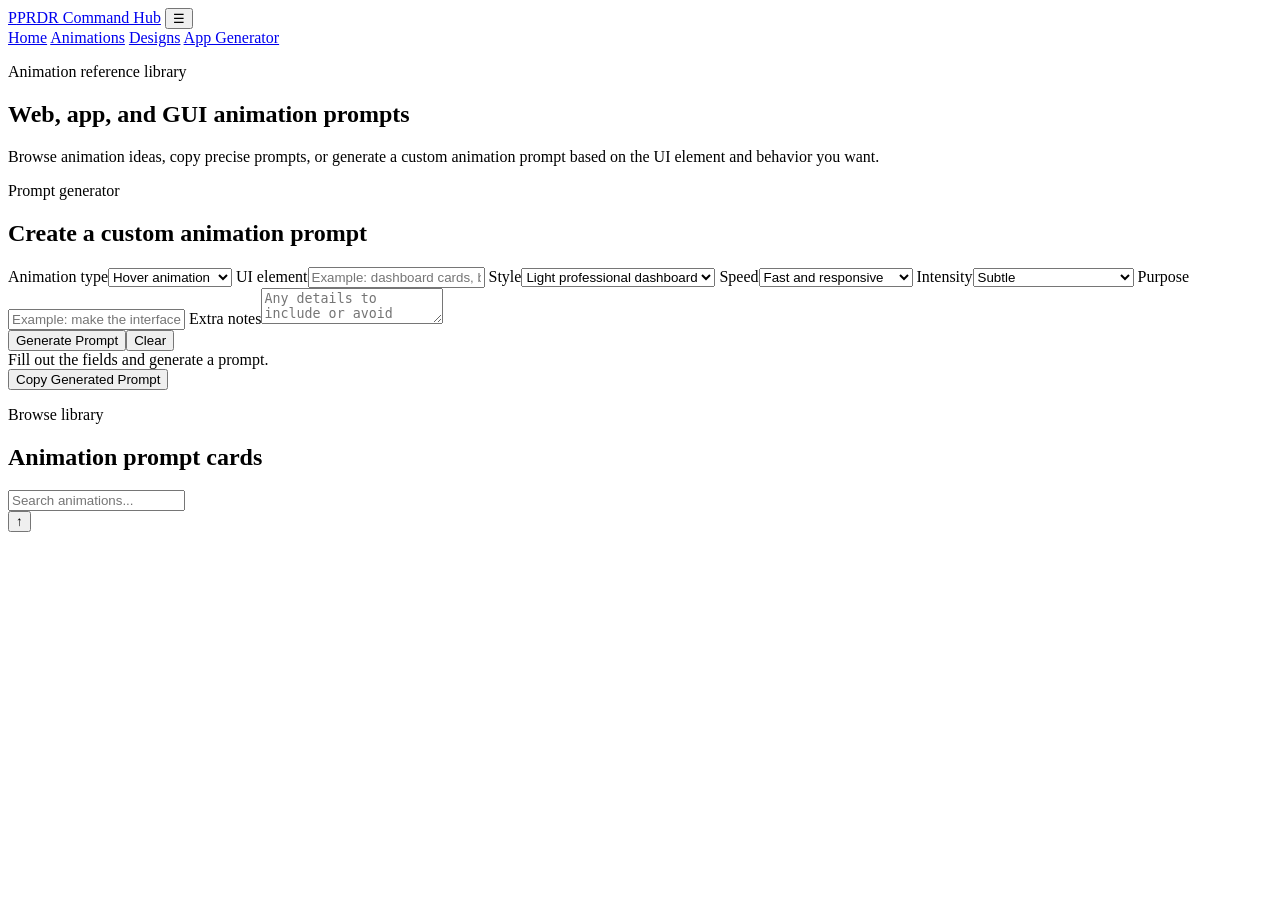
==== animations.html @ f778c3a3 "Add animation prompt library page" ====
<!DOCTYPE html>
<html lang="en">
<head>
  <meta charset="UTF-8" />
  <meta name="viewport" content="width=device-width, initial-scale=1.0" />
  <title>Animation Prompt Library | PRDR Command Hub</title>
  <link rel="preconnect" href="https://fonts.googleapis.com">
  <link rel="preconnect" href="https://fonts.gstatic.com" crossorigin>
  <link href="https://fonts.googleapis.com/css2?family=Inter:wght@400;500;600;700;800&display=swap" rel="stylesheet">
  <link rel="stylesheet" href="css/style.css" />
</head>
<body data-page="animations">
  <header class="site-header">
    <a class="brand" href="index.html"><span class="brand-mark">P</span><span>PRDR Command Hub</span></a>
    <button class="mobile-menu" data-menu-toggle aria-label="Open navigation">☰</button>
    <nav class="nav" data-nav>
      <a href="index.html">Home</a>
      <a class="active" href="animations.html">Animations</a>
      <a href="designs.html">Designs</a>
      <a href="app-generator.html">App Generator</a>
    </nav>
  </header>

  <main>
    <section class="page-hero">
      <p class="eyebrow">Animation reference library</p>
      <h1>Web, app, and GUI animation prompts</h1>
      <p>Browse animation ideas, copy precise prompts, or generate a custom animation prompt based on the UI element and behavior you want.</p>
    </section>

    <section class="section tool-panel">
      <div class="section-heading compact">
        <div>
          <p class="eyebrow">Prompt generator</p>
          <h2>Create a custom animation prompt</h2>
        </div>
      </div>
      <form class="generator-form" data-generator="animation">
        <label>Animation type<select name="animationType"><option>Hover animation</option><option>Page transition</option><option>Loading indicator</option><option>Menu animation</option><option>Card interaction</option><option>Microinteraction</option></select></label>
        <label>UI element<input name="element" placeholder="Example: dashboard cards, buttons, sidebar menu" /></label>
        <label>Style<select name="style"><option>Light professional dashboard</option><option>Clean Apple-style</option><option>Soft modern</option><option>Minimal business</option><option>Glassmorphism</option></select></label>
        <label>Speed<select name="speed"><option>Fast and responsive</option><option>Smooth and moderate</option><option>Slow and elegant</option></select></label>
        <label>Intensity<select name="intensity"><option>Subtle</option><option>Noticeable but polished</option><option>Expressive</option></select></label>
        <label>Purpose<input name="purpose" placeholder="Example: make the interface feel more interactive" /></label>
        <label class="full">Extra notes<textarea name="notes" placeholder="Any details to include or avoid"></textarea></label>
        <div class="form-actions full"><button class="button primary" type="submit">Generate Prompt</button><button class="button secondary" type="button" data-clear>Clear</button></div>
      </form>
      <div class="output-box" data-output>Fill out the fields and generate a prompt.</div>
      <button class="button copy-output" data-copy-output type="button">Copy Generated Prompt</button>
    </section>

    <section class="section">
      <div class="section-heading compact">
        <div>
          <p class="eyebrow">Browse library</p>
          <h2>Animation prompt cards</h2>
        </div>
        <input class="search-input" data-search="animationCards" placeholder="Search animations..." />
      </div>
      <div class="chip-row" data-filter-group="animationCards"></div>
      <div class="prompt-grid" data-card-grid="animationCards"></div>
    </section>
  </main>

  <button class="back-to-top" data-back-to-top aria-label="Back to top">↑</button>
  <script src="js/data.js"></script>
  <script src="js/main.js"></script>
</body>
</html>
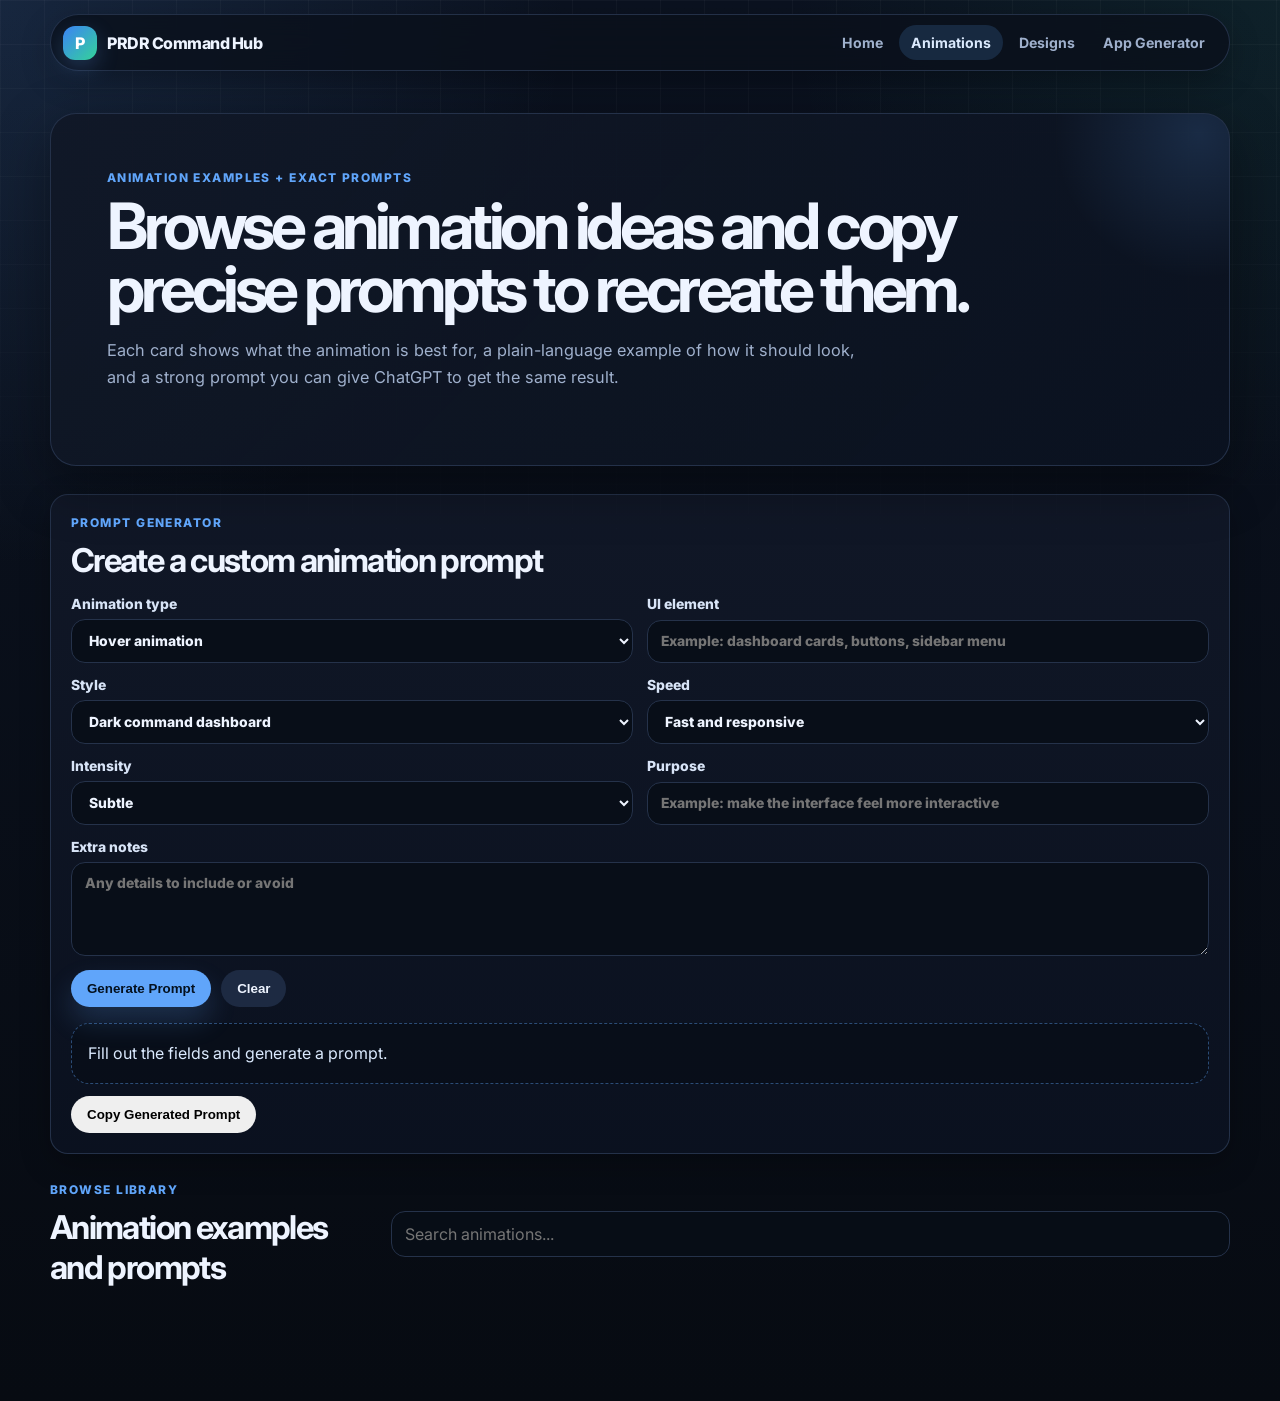
==== commit 83094301: "Clarify animation examples page" ====
--- a/animations.html
+++ b/animations.html
@@ -3,7 +3,7 @@
 <head>
   <meta charset="UTF-8" />
   <meta name="viewport" content="width=device-width, initial-scale=1.0" />
-  <title>Animation Prompt Library | PRDR Command Hub</title>
+  <title>Animation Examples + Prompts | PRDR Command Hub</title>
   <link rel="preconnect" href="https://fonts.googleapis.com">
   <link rel="preconnect" href="https://fonts.gstatic.com" crossorigin>
   <link href="https://fonts.googleapis.com/css2?family=Inter:wght@400;500;600;700;800&display=swap" rel="stylesheet">
@@ -23,9 +23,9 @@
 
   <main>
     <section class="page-hero">
-      <p class="eyebrow">Animation reference library</p>
-      <h1>Web, app, and GUI animation prompts</h1>
-      <p>Browse animation ideas, copy precise prompts, or generate a custom animation prompt based on the UI element and behavior you want.</p>
+      <p class="eyebrow">Animation examples + exact prompts</p>
+      <h1>Browse animation ideas and copy precise prompts to recreate them.</h1>
+      <p>Each card shows what the animation is best for, a plain-language example of how it should look, and a strong prompt you can give ChatGPT to get the same result.</p>
     </section>
 
     <section class="section tool-panel">
@@ -38,7 +38,7 @@
       <form class="generator-form" data-generator="animation">
         <label>Animation type<select name="animationType"><option>Hover animation</option><option>Page transition</option><option>Loading indicator</option><option>Menu animation</option><option>Card interaction</option><option>Microinteraction</option></select></label>
         <label>UI element<input name="element" placeholder="Example: dashboard cards, buttons, sidebar menu" /></label>
-        <label>Style<select name="style"><option>Light professional dashboard</option><option>Clean Apple-style</option><option>Soft modern</option><option>Minimal business</option><option>Glassmorphism</option></select></label>
+        <label>Style<select name="style"><option>Dark command dashboard</option><option>Light professional dashboard</option><option>Clean Apple-style</option><option>Soft modern</option><option>Minimal business</option><option>Glassmorphism</option></select></label>
         <label>Speed<select name="speed"><option>Fast and responsive</option><option>Smooth and moderate</option><option>Slow and elegant</option></select></label>
         <label>Intensity<select name="intensity"><option>Subtle</option><option>Noticeable but polished</option><option>Expressive</option></select></label>
         <label>Purpose<input name="purpose" placeholder="Example: make the interface feel more interactive" /></label>
@@ -53,7 +53,7 @@
       <div class="section-heading compact">
         <div>
           <p class="eyebrow">Browse library</p>
-          <h2>Animation prompt cards</h2>
+          <h2>Animation examples and prompts</h2>
         </div>
         <input class="search-input" data-search="animationCards" placeholder="Search animations..." />
       </div>
--- a/css/style.css
+++ b/css/style.css
@@ -0,0 +1,187 @@
+:root {
+  --bg: #070b12;
+  --bg-2: #0b1220;
+  --surface: #111827;
+  --surface-2: #162033;
+  --surface-soft: #1d2a42;
+  --text: #eef4ff;
+  --muted: #9fb0cc;
+  --muted-2: #71809a;
+  --line: #25324a;
+  --primary: #60a5fa;
+  --primary-dark: #3b82f6;
+  --primary-soft: rgba(96, 165, 250, 0.16);
+  --success: #34d399;
+  --warning: #fbbf24;
+  --shadow: 0 18px 55px rgba(0, 0, 0, 0.38);
+  --shadow-soft: 0 10px 30px rgba(0, 0, 0, 0.26);
+  --radius-lg: 26px;
+  --radius-md: 18px;
+  --radius-sm: 12px;
+}
+
+* { box-sizing: border-box; }
+html { scroll-behavior: smooth; }
+
+body {
+  margin: 0;
+  font-family: Inter, system-ui, -apple-system, BlinkMacSystemFont, "Segoe UI", sans-serif;
+  background:
+    radial-gradient(circle at top left, rgba(96, 165, 250, 0.14) 0, transparent 30%),
+    radial-gradient(circle at top right, rgba(52, 211, 153, 0.08) 0, transparent 26%),
+    linear-gradient(180deg, var(--bg-2), var(--bg));
+  color: var(--text);
+  min-height: 100vh;
+}
+
+body::before {
+  content: "";
+  position: fixed;
+  inset: 0;
+  pointer-events: none;
+  background-image: linear-gradient(rgba(255, 255, 255, 0.035) 1px, transparent 1px), linear-gradient(90deg, rgba(255, 255, 255, 0.035) 1px, transparent 1px);
+  background-size: 44px 44px;
+  mask-image: linear-gradient(to bottom, rgba(0,0,0,0.9), transparent 70%);
+}
+
+a { color: inherit; text-decoration: none; }
+main { width: min(1180px, calc(100% - 36px)); margin: 0 auto 80px; }
+
+.site-header {
+  position: sticky;
+  top: 14px;
+  z-index: 20;
+  width: min(1180px, calc(100% - 36px));
+  margin: 14px auto 0;
+  display: flex;
+  align-items: center;
+  justify-content: space-between;
+  gap: 18px;
+  padding: 10px 12px;
+  border: 1px solid rgba(37, 50, 74, 0.95);
+  border-radius: 999px;
+  background: rgba(10, 16, 27, 0.82);
+  box-shadow: var(--shadow-soft);
+  backdrop-filter: blur(16px);
+}
+
+.brand { display: inline-flex; align-items: center; gap: 10px; font-weight: 800; letter-spacing: -0.03em; }
+.brand-mark { display: grid; place-items: center; width: 34px; height: 34px; border-radius: 12px; background: linear-gradient(135deg, var(--primary-dark), var(--success)); color: white; box-shadow: 0 8px 22px rgba(96, 165, 250, 0.24); }
+.nav { display: flex; align-items: center; gap: 4px; }
+.nav a { padding: 9px 12px; border-radius: 999px; color: var(--muted); font-size: 0.88rem; font-weight: 700; transition: background 0.2s ease, color 0.2s ease; }
+.nav a:hover, .nav a.active { background: var(--primary-soft); color: #dbeafe; }
+.mobile-menu { display: none; border: 0; color: var(--text); background: var(--surface-soft); border-radius: 999px; width: 40px; height: 40px; font-size: 1.1rem; }
+
+.section { margin-top: 28px; }
+.home-top { display: grid; grid-template-columns: 1.2fr 0.8fr; gap: 16px; align-items: stretch; margin-top: 32px; }
+.compact-title-card, .status-card, .feature-card, .prompt-card, .panel, .tool-panel, .tool-card {
+  border: 1px solid rgba(37, 50, 74, 0.98);
+  border-radius: var(--radius-md);
+  background: linear-gradient(180deg, rgba(17, 24, 39, 0.96), rgba(11, 18, 32, 0.94));
+  box-shadow: var(--shadow-soft);
+}
+.compact-title-card { padding: clamp(24px, 5vw, 42px); }
+.compact-title-card h1 { margin: 0; font-size: clamp(2.4rem, 6vw, 4.8rem); line-height: 0.94; letter-spacing: -0.08em; }
+.compact-title-card p, .status-card p, .muted { color: var(--muted); line-height: 1.65; }
+.status-card { padding: 22px; display: grid; gap: 12px; }
+.status-label { color: var(--primary); font-weight: 800; font-size: 0.82rem; text-transform: uppercase; letter-spacing: 0.1em; }
+
+.hero, .page-hero {
+  position: relative;
+  overflow: hidden;
+  margin-top: 42px;
+  padding: clamp(30px, 6vw, 56px);
+  border: 1px solid rgba(37, 50, 74, 0.98);
+  border-radius: var(--radius-lg);
+  background: linear-gradient(135deg, rgba(17,24,39,0.96), rgba(11,18,32,0.92));
+  box-shadow: var(--shadow);
+}
+.page-hero::after { content: ""; position: absolute; width: 300px; height: 300px; border-radius: 999px; right: -120px; top: -130px; background: radial-gradient(circle, rgba(96, 165, 250, 0.16), transparent 68%); }
+.eyebrow { margin: 0 0 10px; color: var(--primary); font-size: 0.75rem; font-weight: 800; letter-spacing: 0.12em; text-transform: uppercase; }
+h1, h2, h3, p { position: relative; z-index: 1; }
+h1 { max-width: 900px; margin: 0; font-size: clamp(2.25rem, 5vw, 4.35rem); line-height: 0.98; letter-spacing: -0.07em; }
+.page-hero p:not(.eyebrow) { max-width: 780px; color: var(--muted); font-size: 1.02rem; line-height: 1.7; }
+
+.section-heading { display: flex; justify-content: space-between; align-items: flex-end; gap: 18px; margin-bottom: 16px; }
+.section-heading.compact { align-items: center; }
+.section-heading h2 { margin: 0; font-size: clamp(1.35rem, 3vw, 2.05rem); letter-spacing: -0.05em; }
+.section-heading > p { max-width: 520px; color: var(--muted); line-height: 1.7; }
+
+.button { display: inline-flex; align-items: center; justify-content: center; gap: 8px; border: 0; border-radius: 999px; padding: 11px 16px; font-weight: 800; cursor: pointer; transition: transform 0.2s ease, box-shadow 0.2s ease, background 0.2s ease; }
+.button:hover { transform: translateY(-2px); }
+.button.primary { color: #04111f; background: var(--primary); box-shadow: 0 14px 28px rgba(96, 165, 250, 0.2); }
+.button.primary:hover { background: #93c5fd; }
+.button.secondary { color: var(--text); background: var(--surface-soft); }
+.button.small { padding: 9px 12px; font-size: 0.84rem; }
+
+.compact-link-grid { display: grid; grid-template-columns: repeat(auto-fit, minmax(170px, 1fr)); gap: 10px; }
+.quick-link { display: grid; grid-template-columns: auto 1fr; column-gap: 10px; row-gap: 2px; align-items: center; padding: 12px; border: 1px solid var(--line); border-radius: 16px; background: rgba(17, 24, 39, 0.86); transition: border 0.2s ease, transform 0.2s ease, background 0.2s ease; }
+.quick-link:hover { border-color: rgba(96, 165, 250, 0.72); background: rgba(29, 42, 66, 0.95); transform: translateY(-2px); }
+.quick-link span { grid-row: span 2; font-size: 1.15rem; }
+.quick-link strong { font-size: 0.92rem; }
+.quick-link small { color: var(--muted-2); font-weight: 700; }
+.muted-link { opacity: 0.9; }
+
+.card-grid, .prompt-grid, .tool-grid { display: grid; gap: 16px; }
+.card-grid.three { grid-template-columns: repeat(3, minmax(0, 1fr)); }
+.prompt-grid { grid-template-columns: repeat(auto-fit, minmax(280px, 1fr)); }
+.tool-grid { grid-template-columns: 1.1fr 0.9fr 1fr; align-items: start; }
+.feature-card, .prompt-card, .panel, .tool-card { padding: 20px; }
+.feature-card { min-height: 240px; display: flex; flex-direction: column; transition: transform 0.2s ease, box-shadow 0.2s ease; }
+.feature-card:hover, .prompt-card:hover { transform: translateY(-4px); box-shadow: var(--shadow); }
+.card-icon { display: grid; place-items: center; width: 42px; height: 42px; border-radius: 15px; background: var(--primary-soft); color: var(--primary); font-weight: 900; font-size: 1.15rem; }
+.feature-card h3, .prompt-card h3, .panel h2, .tool-card h2 { margin: 14px 0 10px; letter-spacing: -0.04em; }
+.feature-card p, .prompt-card p, .panel li, .tool-card p { color: var(--muted); line-height: 1.65; }
+.card-link { margin-top: auto; color: #bfdbfe; font-weight: 800; }
+
+.tool-panel { padding: 20px; }
+.generator-form, .mini-form { display: grid; grid-template-columns: repeat(2, minmax(0, 1fr)); gap: 14px; }
+.mini-form { grid-template-columns: 1fr; }
+.generator-form label, .mini-form label { display: grid; gap: 7px; color: #d8e4f7; font-size: 0.87rem; font-weight: 800; }
+.generator-form .full, .form-actions.full { grid-column: 1 / -1; }
+input, select, textarea, .search-input { width: 100%; border: 1px solid var(--line); border-radius: 14px; background: rgba(8, 13, 23, 0.86); color: var(--text); font: inherit; padding: 12px 13px; outline: none; transition: border 0.2s ease, box-shadow 0.2s ease, background 0.2s ease; }
+textarea { min-height: 94px; resize: vertical; }
+.status-card textarea, .scratchpad { min-height: 180px; }
+input:focus, select:focus, textarea:focus, .search-input:focus { border-color: rgba(96, 165, 250, 0.8); box-shadow: 0 0 0 4px rgba(96, 165, 250, 0.12); background: rgba(9, 15, 27, 0.98); }
+.compact-search { max-width: 260px; }
+.form-actions { display: flex; flex-wrap: wrap; gap: 10px; }
+.output-box { margin-top: 16px; padding: 16px; border: 1px dashed rgba(96, 165, 250, 0.42); border-radius: 18px; background: rgba(8, 13, 23, 0.72); color: #dbeafe; line-height: 1.7; white-space: pre-wrap; }
+.output-box.tall { min-height: 220px; }
+.small-output { max-height: 240px; overflow: auto; font-size: 0.9rem; }
+.copy-output { margin-top: 12px; }
+
+.chip-row { display: flex; flex-wrap: wrap; gap: 10px; margin-bottom: 18px; }
+.chip, .tag-list span, .category-badge { border-radius: 999px; background: var(--surface-soft); color: #dbeafe; font-weight: 800; font-size: 0.8rem; }
+.chip { border: 1px solid var(--line); padding: 9px 12px; cursor: pointer; }
+.chip.active, .chip:hover { background: var(--primary); color: #04111f; border-color: var(--primary); }
+.category-badge { padding: 7px 10px; }
+.prompt-card { display: flex; flex-direction: column; min-height: 360px; transition: transform 0.2s ease, box-shadow 0.2s ease; }
+.prompt-card h3 { margin-top: 14px; }
+.prompt-card .button { margin-top: auto; align-self: flex-start; }
+.best-for { font-size: 0.9rem; }
+.example-box { border: 1px solid var(--line); border-radius: 14px; background: rgba(96, 165, 250, 0.07); padding: 12px; margin: 10px 0; color: #cbd5e1; font-size: 0.92rem; line-height: 1.55; }
+.example-box strong { color: #eef4ff; }
+.prompt-label { color: var(--primary); font-weight: 900; margin-bottom: 4px; }
+.empty-state { padding: 24px; border: 1px dashed var(--line); border-radius: var(--radius-md); color: var(--muted); background: rgba(17, 24, 39, 0.82); }
+
+.back-to-top { position: fixed; right: 20px; bottom: 20px; width: 44px; height: 44px; border: 0; border-radius: 999px; background: var(--primary); color: #04111f; font-weight: 900; cursor: pointer; opacity: 0; transform: translateY(12px); pointer-events: none; transition: opacity 0.2s ease, transform 0.2s ease; box-shadow: var(--shadow-soft); }
+.back-to-top.visible { opacity: 1; transform: translateY(0); pointer-events: auto; }
+.toast { position: fixed; left: 50%; bottom: 22px; transform: translate(-50%, 18px); opacity: 0; pointer-events: none; padding: 12px 16px; border-radius: 999px; background: #e0f2fe; color: #08111f; font-weight: 900; box-shadow: var(--shadow); transition: opacity 0.2s ease, transform 0.2s ease; z-index: 50; }
+.toast.show { opacity: 1; transform: translate(-50%, 0); }
+
+@media (max-width: 980px) { .tool-grid, .home-top, .card-grid.three { grid-template-columns: 1fr; } }
+@media (max-width: 860px) {
+  .mobile-menu { display: inline-grid; place-items: center; }
+  .nav { display: none; position: absolute; left: 12px; right: 12px; top: 64px; padding: 10px; border: 1px solid var(--line); border-radius: 20px; background: #0b1220; box-shadow: var(--shadow-soft); flex-direction: column; align-items: stretch; }
+  .nav.open { display: flex; }
+  .generator-form { grid-template-columns: 1fr; }
+  .section-heading { flex-direction: column; align-items: stretch; }
+  .page-hero { padding: 28px 22px; }
+  .brand span:last-child { font-size: 0.92rem; }
+  .compact-search { max-width: none; }
+}
+@media (max-width: 520px) {
+  main, .site-header { width: min(100% - 22px, 1180px); }
+  .form-actions { flex-direction: column; }
+  .button { width: 100%; }
+}
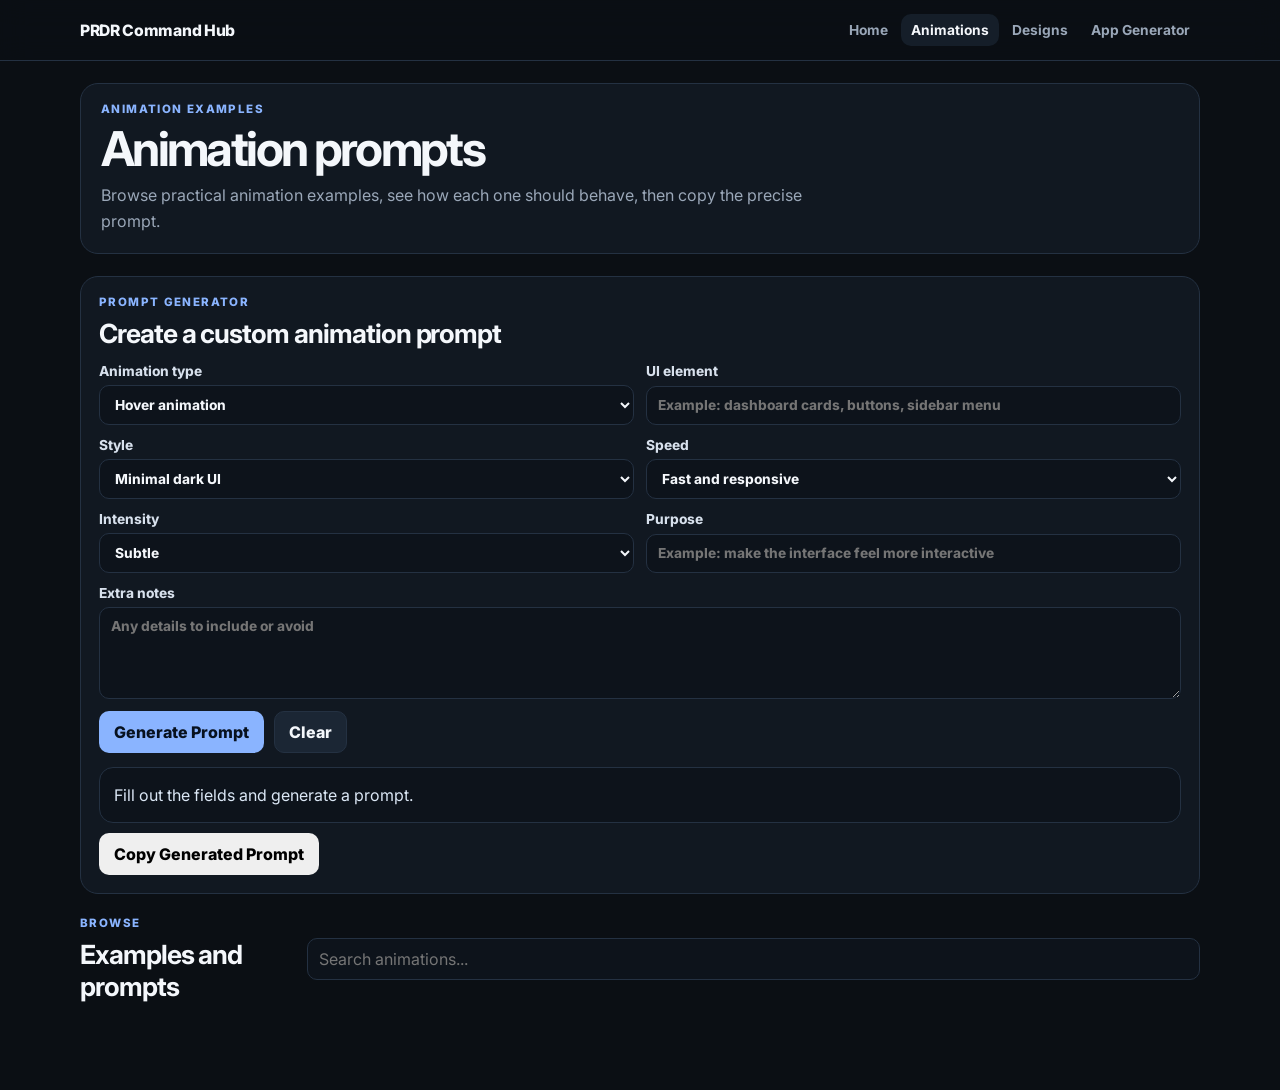
==== commit eb73cc68: "Shrink animation page hero and improve examples note" ====
--- a/animations.html
+++ b/animations.html
@@ -11,7 +11,7 @@
 </head>
 <body data-page="animations">
   <header class="site-header">
-    <a class="brand" href="index.html"><span class="brand-mark">P</span><span>PRDR Command Hub</span></a>
+    <a class="brand" href="index.html">PRDR Command Hub</a>
     <button class="mobile-menu" data-menu-toggle aria-label="Open navigation">☰</button>
     <nav class="nav" data-nav>
       <a href="index.html">Home</a>
@@ -22,10 +22,10 @@
   </header>
 
   <main>
-    <section class="page-hero">
-      <p class="eyebrow">Animation examples + exact prompts</p>
-      <h1>Browse animation ideas and copy precise prompts to recreate them.</h1>
-      <p>Each card shows what the animation is best for, a plain-language example of how it should look, and a strong prompt you can give ChatGPT to get the same result.</p>
+    <section class="page-hero small-hero">
+      <p class="eyebrow">Animation examples</p>
+      <h1>Animation prompts</h1>
+      <p>Browse practical animation examples, see how each one should behave, then copy the precise prompt.</p>
     </section>
 
     <section class="section tool-panel">
@@ -38,7 +38,7 @@
       <form class="generator-form" data-generator="animation">
         <label>Animation type<select name="animationType"><option>Hover animation</option><option>Page transition</option><option>Loading indicator</option><option>Menu animation</option><option>Card interaction</option><option>Microinteraction</option></select></label>
         <label>UI element<input name="element" placeholder="Example: dashboard cards, buttons, sidebar menu" /></label>
-        <label>Style<select name="style"><option>Dark command dashboard</option><option>Light professional dashboard</option><option>Clean Apple-style</option><option>Soft modern</option><option>Minimal business</option><option>Glassmorphism</option></select></label>
+        <label>Style<select name="style"><option>Minimal dark UI</option><option>Dark command dashboard</option><option>Light professional dashboard</option><option>Clean Apple-style</option><option>Soft modern</option></select></label>
         <label>Speed<select name="speed"><option>Fast and responsive</option><option>Smooth and moderate</option><option>Slow and elegant</option></select></label>
         <label>Intensity<select name="intensity"><option>Subtle</option><option>Noticeable but polished</option><option>Expressive</option></select></label>
         <label>Purpose<input name="purpose" placeholder="Example: make the interface feel more interactive" /></label>
@@ -52,8 +52,8 @@
     <section class="section">
       <div class="section-heading compact">
         <div>
-          <p class="eyebrow">Browse library</p>
-          <h2>Animation examples and prompts</h2>
+          <p class="eyebrow">Browse</p>
+          <h2>Examples and prompts</h2>
         </div>
         <input class="search-input" data-search="animationCards" placeholder="Search animations..." />
       </div>
--- a/css/style.css
+++ b/css/style.css
@@ -1,187 +1,85 @@
 :root {
-  --bg: #070b12;
-  --bg-2: #0b1220;
-  --surface: #111827;
-  --surface-2: #162033;
-  --surface-soft: #1d2a42;
-  --text: #eef4ff;
-  --muted: #9fb0cc;
-  --muted-2: #71809a;
-  --line: #25324a;
-  --primary: #60a5fa;
-  --primary-dark: #3b82f6;
-  --primary-soft: rgba(96, 165, 250, 0.16);
-  --success: #34d399;
-  --warning: #fbbf24;
-  --shadow: 0 18px 55px rgba(0, 0, 0, 0.38);
-  --shadow-soft: 0 10px 30px rgba(0, 0, 0, 0.26);
-  --radius-lg: 26px;
-  --radius-md: 18px;
-  --radius-sm: 12px;
+  --bg: #0b0f14;
+  --surface: #111821;
+  --surface-2: #151e29;
+  --surface-3: #1b2634;
+  --text: #f4f7fb;
+  --muted: #9aa7b8;
+  --muted-2: #6f7d90;
+  --line: #243142;
+  --primary: #8ab4ff;
+  --primary-2: #5f9cff;
+  --primary-soft: rgba(138, 180, 255, 0.12);
+  --radius-lg: 18px;
+  --radius-md: 14px;
+  --radius-sm: 10px;
 }
-
 * { box-sizing: border-box; }
 html { scroll-behavior: smooth; }
-
-body {
-  margin: 0;
-  font-family: Inter, system-ui, -apple-system, BlinkMacSystemFont, "Segoe UI", sans-serif;
-  background:
-    radial-gradient(circle at top left, rgba(96, 165, 250, 0.14) 0, transparent 30%),
-    radial-gradient(circle at top right, rgba(52, 211, 153, 0.08) 0, transparent 26%),
-    linear-gradient(180deg, var(--bg-2), var(--bg));
-  color: var(--text);
-  min-height: 100vh;
-}
-
-body::before {
-  content: "";
-  position: fixed;
-  inset: 0;
-  pointer-events: none;
-  background-image: linear-gradient(rgba(255, 255, 255, 0.035) 1px, transparent 1px), linear-gradient(90deg, rgba(255, 255, 255, 0.035) 1px, transparent 1px);
-  background-size: 44px 44px;
-  mask-image: linear-gradient(to bottom, rgba(0,0,0,0.9), transparent 70%);
-}
-
+body { margin: 0; min-height: 100vh; font-family: Inter, system-ui, -apple-system, BlinkMacSystemFont, "Segoe UI", sans-serif; background: var(--bg); color: var(--text); }
 a { color: inherit; text-decoration: none; }
-main { width: min(1180px, calc(100% - 36px)); margin: 0 auto 80px; }
-
-.site-header {
-  position: sticky;
-  top: 14px;
-  z-index: 20;
-  width: min(1180px, calc(100% - 36px));
-  margin: 14px auto 0;
-  display: flex;
-  align-items: center;
-  justify-content: space-between;
-  gap: 18px;
-  padding: 10px 12px;
-  border: 1px solid rgba(37, 50, 74, 0.95);
-  border-radius: 999px;
-  background: rgba(10, 16, 27, 0.82);
-  box-shadow: var(--shadow-soft);
-  backdrop-filter: blur(16px);
-}
-
-.brand { display: inline-flex; align-items: center; gap: 10px; font-weight: 800; letter-spacing: -0.03em; }
-.brand-mark { display: grid; place-items: center; width: 34px; height: 34px; border-radius: 12px; background: linear-gradient(135deg, var(--primary-dark), var(--success)); color: white; box-shadow: 0 8px 22px rgba(96, 165, 250, 0.24); }
-.nav { display: flex; align-items: center; gap: 4px; }
-.nav a { padding: 9px 12px; border-radius: 999px; color: var(--muted); font-size: 0.88rem; font-weight: 700; transition: background 0.2s ease, color 0.2s ease; }
-.nav a:hover, .nav a.active { background: var(--primary-soft); color: #dbeafe; }
-.mobile-menu { display: none; border: 0; color: var(--text); background: var(--surface-soft); border-radius: 999px; width: 40px; height: 40px; font-size: 1.1rem; }
-
-.section { margin-top: 28px; }
-.home-top { display: grid; grid-template-columns: 1.2fr 0.8fr; gap: 16px; align-items: stretch; margin-top: 32px; }
-.compact-title-card, .status-card, .feature-card, .prompt-card, .panel, .tool-panel, .tool-card {
-  border: 1px solid rgba(37, 50, 74, 0.98);
-  border-radius: var(--radius-md);
-  background: linear-gradient(180deg, rgba(17, 24, 39, 0.96), rgba(11, 18, 32, 0.94));
-  box-shadow: var(--shadow-soft);
-}
-.compact-title-card { padding: clamp(24px, 5vw, 42px); }
-.compact-title-card h1 { margin: 0; font-size: clamp(2.4rem, 6vw, 4.8rem); line-height: 0.94; letter-spacing: -0.08em; }
-.compact-title-card p, .status-card p, .muted { color: var(--muted); line-height: 1.65; }
-.status-card { padding: 22px; display: grid; gap: 12px; }
-.status-label { color: var(--primary); font-weight: 800; font-size: 0.82rem; text-transform: uppercase; letter-spacing: 0.1em; }
-
-.hero, .page-hero {
-  position: relative;
-  overflow: hidden;
-  margin-top: 42px;
-  padding: clamp(30px, 6vw, 56px);
-  border: 1px solid rgba(37, 50, 74, 0.98);
-  border-radius: var(--radius-lg);
-  background: linear-gradient(135deg, rgba(17,24,39,0.96), rgba(11,18,32,0.92));
-  box-shadow: var(--shadow);
-}
-.page-hero::after { content: ""; position: absolute; width: 300px; height: 300px; border-radius: 999px; right: -120px; top: -130px; background: radial-gradient(circle, rgba(96, 165, 250, 0.16), transparent 68%); }
-.eyebrow { margin: 0 0 10px; color: var(--primary); font-size: 0.75rem; font-weight: 800; letter-spacing: 0.12em; text-transform: uppercase; }
-h1, h2, h3, p { position: relative; z-index: 1; }
-h1 { max-width: 900px; margin: 0; font-size: clamp(2.25rem, 5vw, 4.35rem); line-height: 0.98; letter-spacing: -0.07em; }
-.page-hero p:not(.eyebrow) { max-width: 780px; color: var(--muted); font-size: 1.02rem; line-height: 1.7; }
-
-.section-heading { display: flex; justify-content: space-between; align-items: flex-end; gap: 18px; margin-bottom: 16px; }
+main { width: min(1120px, calc(100% - 32px)); margin: 0 auto 64px; }
+.site-header { position: sticky; top: 0; z-index: 20; display: flex; align-items: center; justify-content: space-between; gap: 16px; width: 100%; padding: 14px max(16px, calc((100vw - 1120px) / 2)); border-bottom: 1px solid var(--line); background: rgba(11, 15, 20, 0.9); backdrop-filter: blur(14px); }
+.brand { font-size: 0.98rem; font-weight: 800; letter-spacing: -0.02em; }
+.nav { display: flex; align-items: center; gap: 3px; }
+.nav a { padding: 8px 10px; border-radius: 10px; color: var(--muted); font-size: 0.86rem; font-weight: 700; }
+.nav a:hover, .nav a.active { background: var(--surface-2); color: var(--text); }
+.mobile-menu { display: none; border: 1px solid var(--line); color: var(--text); background: var(--surface); border-radius: 10px; width: 38px; height: 38px; font-size: 1rem; }
+.section { margin-top: 22px; }
+.page-hero { margin-top: 22px; padding: 22px; border: 1px solid var(--line); border-radius: var(--radius-lg); background: var(--surface); }
+.small-hero { padding: 18px 20px; }
+.eyebrow { margin: 0 0 8px; color: var(--primary); font-size: 0.72rem; font-weight: 800; letter-spacing: 0.12em; text-transform: uppercase; }
+h1, h2, h3, p { margin-top: 0; }
+h1 { margin-bottom: 8px; font-size: clamp(1.9rem, 4vw, 3rem); line-height: 1.04; letter-spacing: -0.055em; }
+.page-hero p:not(.eyebrow) { max-width: 760px; margin-bottom: 0; color: var(--muted); line-height: 1.65; }
+.section-heading { display: flex; justify-content: space-between; align-items: end; gap: 16px; margin-bottom: 12px; }
 .section-heading.compact { align-items: center; }
-.section-heading h2 { margin: 0; font-size: clamp(1.35rem, 3vw, 2.05rem); letter-spacing: -0.05em; }
-.section-heading > p { max-width: 520px; color: var(--muted); line-height: 1.7; }
-
-.button { display: inline-flex; align-items: center; justify-content: center; gap: 8px; border: 0; border-radius: 999px; padding: 11px 16px; font-weight: 800; cursor: pointer; transition: transform 0.2s ease, box-shadow 0.2s ease, background 0.2s ease; }
-.button:hover { transform: translateY(-2px); }
-.button.primary { color: #04111f; background: var(--primary); box-shadow: 0 14px 28px rgba(96, 165, 250, 0.2); }
-.button.primary:hover { background: #93c5fd; }
-.button.secondary { color: var(--text); background: var(--surface-soft); }
-.button.small { padding: 9px 12px; font-size: 0.84rem; }
-
-.compact-link-grid { display: grid; grid-template-columns: repeat(auto-fit, minmax(170px, 1fr)); gap: 10px; }
-.quick-link { display: grid; grid-template-columns: auto 1fr; column-gap: 10px; row-gap: 2px; align-items: center; padding: 12px; border: 1px solid var(--line); border-radius: 16px; background: rgba(17, 24, 39, 0.86); transition: border 0.2s ease, transform 0.2s ease, background 0.2s ease; }
-.quick-link:hover { border-color: rgba(96, 165, 250, 0.72); background: rgba(29, 42, 66, 0.95); transform: translateY(-2px); }
-.quick-link span { grid-row: span 2; font-size: 1.15rem; }
-.quick-link strong { font-size: 0.92rem; }
-.quick-link small { color: var(--muted-2); font-weight: 700; }
-.muted-link { opacity: 0.9; }
-
-.card-grid, .prompt-grid, .tool-grid { display: grid; gap: 16px; }
-.card-grid.three { grid-template-columns: repeat(3, minmax(0, 1fr)); }
-.prompt-grid { grid-template-columns: repeat(auto-fit, minmax(280px, 1fr)); }
-.tool-grid { grid-template-columns: 1.1fr 0.9fr 1fr; align-items: start; }
-.feature-card, .prompt-card, .panel, .tool-card { padding: 20px; }
-.feature-card { min-height: 240px; display: flex; flex-direction: column; transition: transform 0.2s ease, box-shadow 0.2s ease; }
-.feature-card:hover, .prompt-card:hover { transform: translateY(-4px); box-shadow: var(--shadow); }
-.card-icon { display: grid; place-items: center; width: 42px; height: 42px; border-radius: 15px; background: var(--primary-soft); color: var(--primary); font-weight: 900; font-size: 1.15rem; }
-.feature-card h3, .prompt-card h3, .panel h2, .tool-card h2 { margin: 14px 0 10px; letter-spacing: -0.04em; }
-.feature-card p, .prompt-card p, .panel li, .tool-card p { color: var(--muted); line-height: 1.65; }
-.card-link { margin-top: auto; color: #bfdbfe; font-weight: 800; }
-
-.tool-panel { padding: 20px; }
-.generator-form, .mini-form { display: grid; grid-template-columns: repeat(2, minmax(0, 1fr)); gap: 14px; }
-.mini-form { grid-template-columns: 1fr; }
-.generator-form label, .mini-form label { display: grid; gap: 7px; color: #d8e4f7; font-size: 0.87rem; font-weight: 800; }
+.section-heading h2 { margin: 0; font-size: clamp(1.18rem, 2.5vw, 1.65rem); letter-spacing: -0.04em; }
+.helper-text, .muted { color: var(--muted); line-height: 1.65; }
+.button { display: inline-flex; align-items: center; justify-content: center; border: 1px solid transparent; border-radius: 10px; padding: 10px 14px; font: inherit; font-weight: 800; cursor: pointer; }
+.button.primary { color: #07111f; background: var(--primary); }
+.button.primary:hover { background: #a8c7ff; }
+.button.secondary { color: var(--text); background: var(--surface-3); border-color: var(--line); }
+.button.secondary:hover { background: #223044; }
+.button.small { padding: 8px 10px; font-size: 0.84rem; }
+.compact-link-grid { display: grid; grid-template-columns: repeat(auto-fit, minmax(155px, 1fr)); gap: 8px; }
+.quick-link { display: grid; grid-template-columns: auto 1fr; column-gap: 9px; row-gap: 1px; align-items: center; padding: 10px; border: 1px solid var(--line); border-radius: var(--radius-md); background: var(--surface); }
+.quick-link:hover { border-color: var(--primary-2); background: var(--surface-2); }
+.quick-link span { grid-row: span 2; font-size: 1rem; }
+.quick-link strong { font-size: 0.88rem; }
+.quick-link small { color: var(--muted-2); font-size: 0.76rem; font-weight: 700; }
+.tool-panel, .prompt-card { border: 1px solid var(--line); border-radius: var(--radius-lg); background: var(--surface); }
+.tool-panel { padding: 18px; }
+.generator-form, .reference-form { display: grid; grid-template-columns: repeat(2, minmax(0, 1fr)); gap: 12px; margin-top: 14px; }
+.generator-form label { display: grid; gap: 6px; color: #d8e1ed; font-size: 0.86rem; font-weight: 750; }
 .generator-form .full, .form-actions.full { grid-column: 1 / -1; }
-input, select, textarea, .search-input { width: 100%; border: 1px solid var(--line); border-radius: 14px; background: rgba(8, 13, 23, 0.86); color: var(--text); font: inherit; padding: 12px 13px; outline: none; transition: border 0.2s ease, box-shadow 0.2s ease, background 0.2s ease; }
-textarea { min-height: 94px; resize: vertical; }
-.status-card textarea, .scratchpad { min-height: 180px; }
-input:focus, select:focus, textarea:focus, .search-input:focus { border-color: rgba(96, 165, 250, 0.8); box-shadow: 0 0 0 4px rgba(96, 165, 250, 0.12); background: rgba(9, 15, 27, 0.98); }
-.compact-search { max-width: 260px; }
+input, select, textarea, .search-input { width: 100%; border: 1px solid var(--line); border-radius: 10px; background: #0d131b; color: var(--text); font: inherit; padding: 10px 11px; outline: none; }
+textarea { min-height: 92px; resize: vertical; }
+.reference-form textarea[name="idea"] { min-height: 130px; }
+input:focus, select:focus, textarea:focus, .search-input:focus { border-color: var(--primary-2); box-shadow: 0 0 0 3px rgba(95, 156, 255, 0.16); }
+.compact-search { max-width: 240px; }
 .form-actions { display: flex; flex-wrap: wrap; gap: 10px; }
-.output-box { margin-top: 16px; padding: 16px; border: 1px dashed rgba(96, 165, 250, 0.42); border-radius: 18px; background: rgba(8, 13, 23, 0.72); color: #dbeafe; line-height: 1.7; white-space: pre-wrap; }
-.output-box.tall { min-height: 220px; }
-.small-output { max-height: 240px; overflow: auto; font-size: 0.9rem; }
-.copy-output { margin-top: 12px; }
-
-.chip-row { display: flex; flex-wrap: wrap; gap: 10px; margin-bottom: 18px; }
-.chip, .tag-list span, .category-badge { border-radius: 999px; background: var(--surface-soft); color: #dbeafe; font-weight: 800; font-size: 0.8rem; }
-.chip { border: 1px solid var(--line); padding: 9px 12px; cursor: pointer; }
-.chip.active, .chip:hover { background: var(--primary); color: #04111f; border-color: var(--primary); }
-.category-badge { padding: 7px 10px; }
-.prompt-card { display: flex; flex-direction: column; min-height: 360px; transition: transform 0.2s ease, box-shadow 0.2s ease; }
-.prompt-card h3 { margin-top: 14px; }
+.output-box { margin-top: 14px; padding: 14px; border: 1px solid var(--line); border-radius: var(--radius-md); background: #0d131b; color: #dbe7f5; line-height: 1.65; white-space: pre-wrap; }
+.output-box.tall { min-height: 240px; max-height: 520px; overflow: auto; }
+.copy-output { margin-top: 10px; }
+.prompt-grid { display: grid; grid-template-columns: repeat(auto-fit, minmax(285px, 1fr)); gap: 12px; }
+.prompt-card { display: flex; flex-direction: column; min-height: 370px; padding: 16px; }
+.prompt-card h3 { margin: 12px 0 8px; font-size: 1.05rem; }
+.prompt-card p { color: var(--muted); line-height: 1.58; font-size: 0.92rem; }
 .prompt-card .button { margin-top: auto; align-self: flex-start; }
-.best-for { font-size: 0.9rem; }
-.example-box { border: 1px solid var(--line); border-radius: 14px; background: rgba(96, 165, 250, 0.07); padding: 12px; margin: 10px 0; color: #cbd5e1; font-size: 0.92rem; line-height: 1.55; }
-.example-box strong { color: #eef4ff; }
-.prompt-label { color: var(--primary); font-weight: 900; margin-bottom: 4px; }
-.empty-state { padding: 24px; border: 1px dashed var(--line); border-radius: var(--radius-md); color: var(--muted); background: rgba(17, 24, 39, 0.82); }
-
-.back-to-top { position: fixed; right: 20px; bottom: 20px; width: 44px; height: 44px; border: 0; border-radius: 999px; background: var(--primary); color: #04111f; font-weight: 900; cursor: pointer; opacity: 0; transform: translateY(12px); pointer-events: none; transition: opacity 0.2s ease, transform 0.2s ease; box-shadow: var(--shadow-soft); }
+.category-badge, .chip { border-radius: 999px; background: var(--primary-soft); color: #cfe1ff; font-weight: 800; font-size: 0.75rem; }
+.category-badge { padding: 6px 9px; }
+.chip-row { display: flex; flex-wrap: wrap; gap: 8px; margin-bottom: 12px; }
+.chip { border: 1px solid var(--line); padding: 8px 10px; cursor: pointer; }
+.chip.active, .chip:hover { background: var(--primary); color: #07111f; border-color: var(--primary); }
+.best-for { margin-bottom: 8px; }
+.example-box { border: 1px solid var(--line); border-radius: var(--radius-sm); background: #0d131b; padding: 10px; margin: 8px 0 10px; color: #d4deeb; font-size: 0.88rem; line-height: 1.55; }
+.example-box strong { color: var(--text); }
+.prompt-label { margin-bottom: 4px; color: var(--primary); font-weight: 900; font-size: 0.76rem; letter-spacing: 0.08em; text-transform: uppercase; }
+.empty-state { padding: 18px; border: 1px dashed var(--line); border-radius: var(--radius-md); color: var(--muted); background: var(--surface); }
+.back-to-top { position: fixed; right: 18px; bottom: 18px; width: 40px; height: 40px; border: 1px solid var(--line); border-radius: 999px; background: var(--surface-3); color: var(--text); font-weight: 900; cursor: pointer; opacity: 0; transform: translateY(10px); pointer-events: none; }
 .back-to-top.visible { opacity: 1; transform: translateY(0); pointer-events: auto; }
-.toast { position: fixed; left: 50%; bottom: 22px; transform: translate(-50%, 18px); opacity: 0; pointer-events: none; padding: 12px 16px; border-radius: 999px; background: #e0f2fe; color: #08111f; font-weight: 900; box-shadow: var(--shadow); transition: opacity 0.2s ease, transform 0.2s ease; z-index: 50; }
+.toast { position: fixed; left: 50%; bottom: 18px; transform: translate(-50%, 14px); opacity: 0; padding: 10px 13px; border: 1px solid var(--line); border-radius: 999px; background: #f4f7fb; color: #0b0f14; font-weight: 900; z-index: 50; }
 .toast.show { opacity: 1; transform: translate(-50%, 0); }
-
-@media (max-width: 980px) { .tool-grid, .home-top, .card-grid.three { grid-template-columns: 1fr; } }
-@media (max-width: 860px) {
-  .mobile-menu { display: inline-grid; place-items: center; }
-  .nav { display: none; position: absolute; left: 12px; right: 12px; top: 64px; padding: 10px; border: 1px solid var(--line); border-radius: 20px; background: #0b1220; box-shadow: var(--shadow-soft); flex-direction: column; align-items: stretch; }
-  .nav.open { display: flex; }
-  .generator-form { grid-template-columns: 1fr; }
-  .section-heading { flex-direction: column; align-items: stretch; }
-  .page-hero { padding: 28px 22px; }
-  .brand span:last-child { font-size: 0.92rem; }
-  .compact-search { max-width: none; }
-}
-@media (max-width: 520px) {
-  main, .site-header { width: min(100% - 22px, 1180px); }
-  .form-actions { flex-direction: column; }
-  .button { width: 100%; }
-}
+@media (max-width: 820px) { .mobile-menu { display: inline-grid; place-items: center; } .nav { display: none; position: absolute; left: 16px; right: 16px; top: 58px; padding: 8px; border: 1px solid var(--line); border-radius: var(--radius-md); background: var(--surface); flex-direction: column; align-items: stretch; } .nav.open { display: flex; } .section-heading { flex-direction: column; align-items: stretch; } .generator-form, .reference-form { grid-template-columns: 1fr; } .compact-search { max-width: none; } }
+@media (max-width: 520px) { main { width: min(100% - 22px, 1120px); } .site-header { padding-inline: 11px; } .button { width: 100%; } .form-actions { flex-direction: column; } }
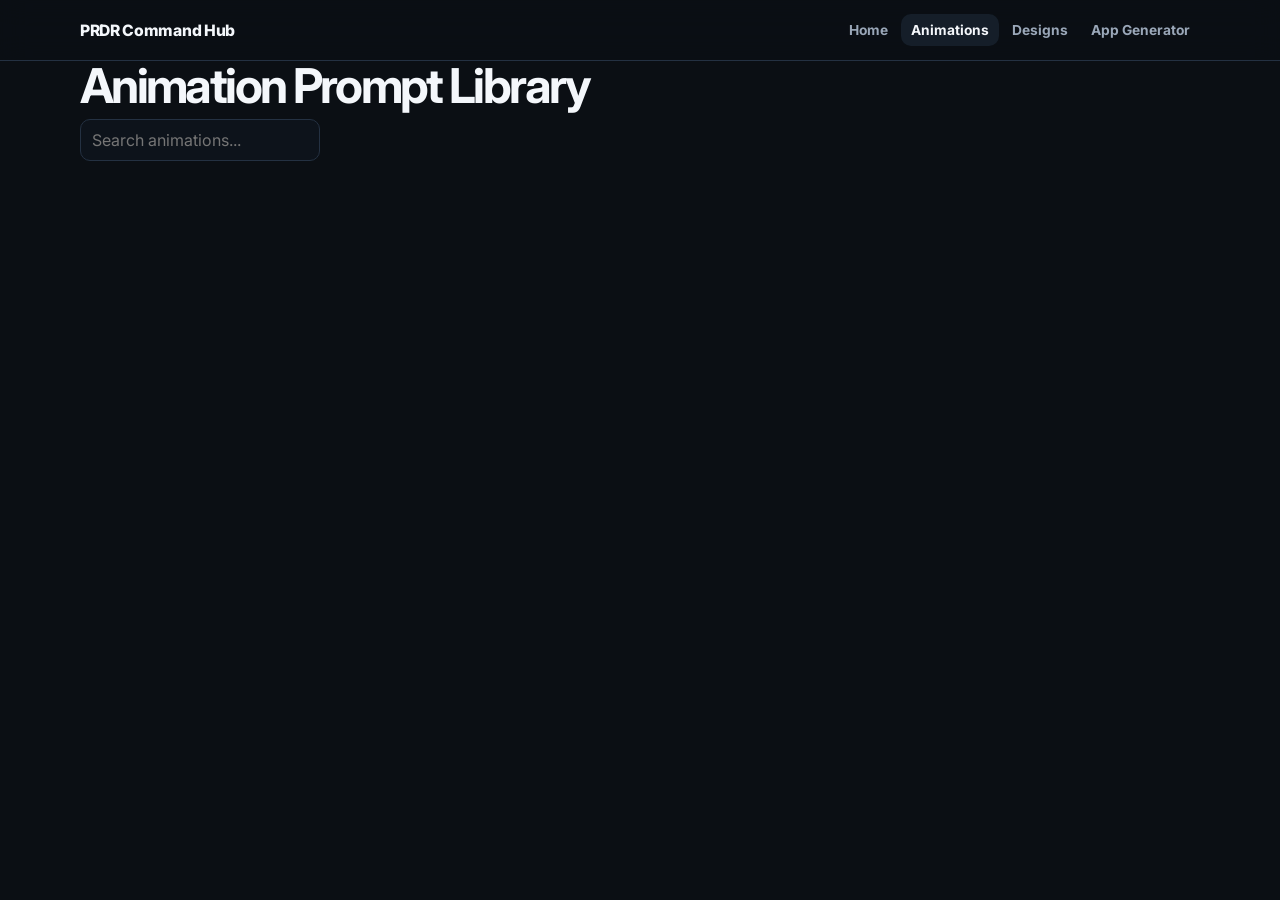
==== commit 4acf9167: "Rebuild animations page as organized reference grid" ====
--- a/animations.html
+++ b/animations.html
@@ -3,7 +3,7 @@
 <head>
   <meta charset="UTF-8" />
   <meta name="viewport" content="width=device-width, initial-scale=1.0" />
-  <title>Animation Examples + Prompts | PRDR Command Hub</title>
+  <title>Animation Prompts | PRDR Command Hub</title>
   <link rel="preconnect" href="https://fonts.googleapis.com">
   <link rel="preconnect" href="https://fonts.gstatic.com" crossorigin>
   <link href="https://fonts.googleapis.com/css2?family=Inter:wght@400;500;600;700;800&display=swap" rel="stylesheet">
@@ -22,43 +22,14 @@
   </header>
 
   <main>
-    <section class="page-hero small-hero">
-      <p class="eyebrow">Animation examples</p>
-      <h1>Animation prompts</h1>
-      <p>Browse practical animation examples, see how each one should behave, then copy the precise prompt.</p>
-    </section>
-
-    <section class="section tool-panel">
-      <div class="section-heading compact">
-        <div>
-          <p class="eyebrow">Prompt generator</p>
-          <h2>Create a custom animation prompt</h2>
-        </div>
-      </div>
-      <form class="generator-form" data-generator="animation">
-        <label>Animation type<select name="animationType"><option>Hover animation</option><option>Page transition</option><option>Loading indicator</option><option>Menu animation</option><option>Card interaction</option><option>Microinteraction</option></select></label>
-        <label>UI element<input name="element" placeholder="Example: dashboard cards, buttons, sidebar menu" /></label>
-        <label>Style<select name="style"><option>Minimal dark UI</option><option>Dark command dashboard</option><option>Light professional dashboard</option><option>Clean Apple-style</option><option>Soft modern</option></select></label>
-        <label>Speed<select name="speed"><option>Fast and responsive</option><option>Smooth and moderate</option><option>Slow and elegant</option></select></label>
-        <label>Intensity<select name="intensity"><option>Subtle</option><option>Noticeable but polished</option><option>Expressive</option></select></label>
-        <label>Purpose<input name="purpose" placeholder="Example: make the interface feel more interactive" /></label>
-        <label class="full">Extra notes<textarea name="notes" placeholder="Any details to include or avoid"></textarea></label>
-        <div class="form-actions full"><button class="button primary" type="submit">Generate Prompt</button><button class="button secondary" type="button" data-clear>Clear</button></div>
-      </form>
-      <div class="output-box" data-output>Fill out the fields and generate a prompt.</div>
-      <button class="button copy-output" data-copy-output type="button">Copy Generated Prompt</button>
+    <section class="page-title-row">
+      <h1>Animation Prompt Library</h1>
+      <input class="search-input compact-search" data-search="animationCards" placeholder="Search animations..." />
     </section>
 
     <section class="section">
-      <div class="section-heading compact">
-        <div>
-          <p class="eyebrow">Browse</p>
-          <h2>Examples and prompts</h2>
-        </div>
-        <input class="search-input" data-search="animationCards" placeholder="Search animations..." />
-      </div>
       <div class="chip-row" data-filter-group="animationCards"></div>
-      <div class="prompt-grid" data-card-grid="animationCards"></div>
+      <div class="prompt-grid reference-grid" data-card-grid="animationCards"></div>
     </section>
   </main>
 
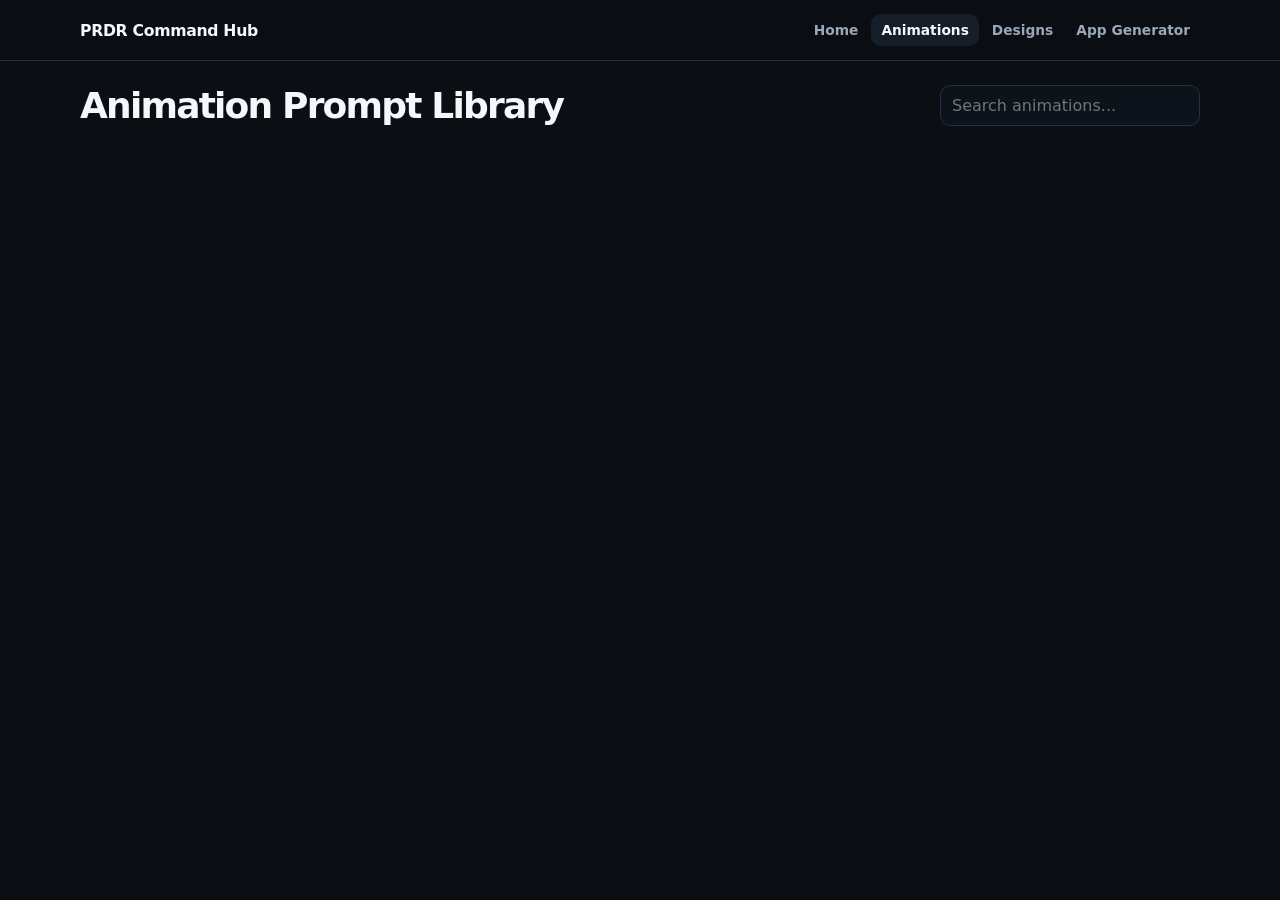
==== commit 585a8034: "Switch animations page font to Montserrat" ====
--- a/animations.html
+++ b/animations.html
@@ -6,7 +6,7 @@
   <title>Animation Prompts | PRDR Command Hub</title>
   <link rel="preconnect" href="https://fonts.googleapis.com">
   <link rel="preconnect" href="https://fonts.gstatic.com" crossorigin>
-  <link href="https://fonts.googleapis.com/css2?family=Inter:wght@400;500;600;700;800&display=swap" rel="stylesheet">
+  <link href="https://fonts.googleapis.com/css2?family=Montserrat:ital,wght@0,100..900;1,100..900&display=swap" rel="stylesheet">
   <link rel="stylesheet" href="css/style.css" />
 </head>
 <body data-page="animations">
--- a/css/style.css
+++ b/css/style.css
@@ -26,6 +26,8 @@
 .nav a:hover, .nav a.active { background: var(--surface-2); color: var(--text); }
 .mobile-menu { display: none; border: 1px solid var(--line); color: var(--text); background: var(--surface); border-radius: 10px; width: 38px; height: 38px; font-size: 1rem; }
 .section { margin-top: 22px; }
+.page-title-row { display: flex; align-items: center; justify-content: space-between; gap: 16px; margin-top: 24px; margin-bottom: 8px; }
+.page-title-row h1 { margin: 0; font-size: clamp(1.55rem, 3vw, 2.25rem); line-height: 1.1; letter-spacing: -0.05em; }
 .page-hero { margin-top: 22px; padding: 22px; border: 1px solid var(--line); border-radius: var(--radius-lg); background: var(--surface); }
 .small-hero { padding: 18px 20px; }
 .eyebrow { margin: 0 0 8px; color: var(--primary); font-size: 0.72rem; font-weight: 800; letter-spacing: 0.12em; text-transform: uppercase; }
@@ -57,13 +59,14 @@
 textarea { min-height: 92px; resize: vertical; }
 .reference-form textarea[name="idea"] { min-height: 130px; }
 input:focus, select:focus, textarea:focus, .search-input:focus { border-color: var(--primary-2); box-shadow: 0 0 0 3px rgba(95, 156, 255, 0.16); }
-.compact-search { max-width: 240px; }
+.compact-search { max-width: 260px; }
 .form-actions { display: flex; flex-wrap: wrap; gap: 10px; }
 .output-box { margin-top: 14px; padding: 14px; border: 1px solid var(--line); border-radius: var(--radius-md); background: #0d131b; color: #dbe7f5; line-height: 1.65; white-space: pre-wrap; }
 .output-box.tall { min-height: 240px; max-height: 520px; overflow: auto; }
 .copy-output { margin-top: 10px; }
 .prompt-grid { display: grid; grid-template-columns: repeat(auto-fit, minmax(285px, 1fr)); gap: 12px; }
-.prompt-card { display: flex; flex-direction: column; min-height: 370px; padding: 16px; }
+.reference-grid { grid-template-columns: repeat(auto-fill, minmax(300px, 1fr)); }
+.prompt-card { display: flex; flex-direction: column; min-height: 390px; padding: 16px; }
 .prompt-card h3 { margin: 12px 0 8px; font-size: 1.05rem; }
 .prompt-card p { color: var(--muted); line-height: 1.58; font-size: 0.92rem; }
 .prompt-card .button { margin-top: auto; align-self: flex-start; }
@@ -81,5 +84,5 @@
 .back-to-top.visible { opacity: 1; transform: translateY(0); pointer-events: auto; }
 .toast { position: fixed; left: 50%; bottom: 18px; transform: translate(-50%, 14px); opacity: 0; padding: 10px 13px; border: 1px solid var(--line); border-radius: 999px; background: #f4f7fb; color: #0b0f14; font-weight: 900; z-index: 50; }
 .toast.show { opacity: 1; transform: translate(-50%, 0); }
-@media (max-width: 820px) { .mobile-menu { display: inline-grid; place-items: center; } .nav { display: none; position: absolute; left: 16px; right: 16px; top: 58px; padding: 8px; border: 1px solid var(--line); border-radius: var(--radius-md); background: var(--surface); flex-direction: column; align-items: stretch; } .nav.open { display: flex; } .section-heading { flex-direction: column; align-items: stretch; } .generator-form, .reference-form { grid-template-columns: 1fr; } .compact-search { max-width: none; } }
+@media (max-width: 820px) { .mobile-menu { display: inline-grid; place-items: center; } .nav { display: none; position: absolute; left: 16px; right: 16px; top: 58px; padding: 8px; border: 1px solid var(--line); border-radius: var(--radius-md); background: var(--surface); flex-direction: column; align-items: stretch; } .nav.open { display: flex; } .section-heading, .page-title-row { flex-direction: column; align-items: stretch; } .generator-form, .reference-form { grid-template-columns: 1fr; } .compact-search { max-width: none; } }
 @media (max-width: 520px) { main { width: min(100% - 22px, 1120px); } .site-header { padding-inline: 11px; } .button { width: 100%; } .form-actions { flex-direction: column; } }
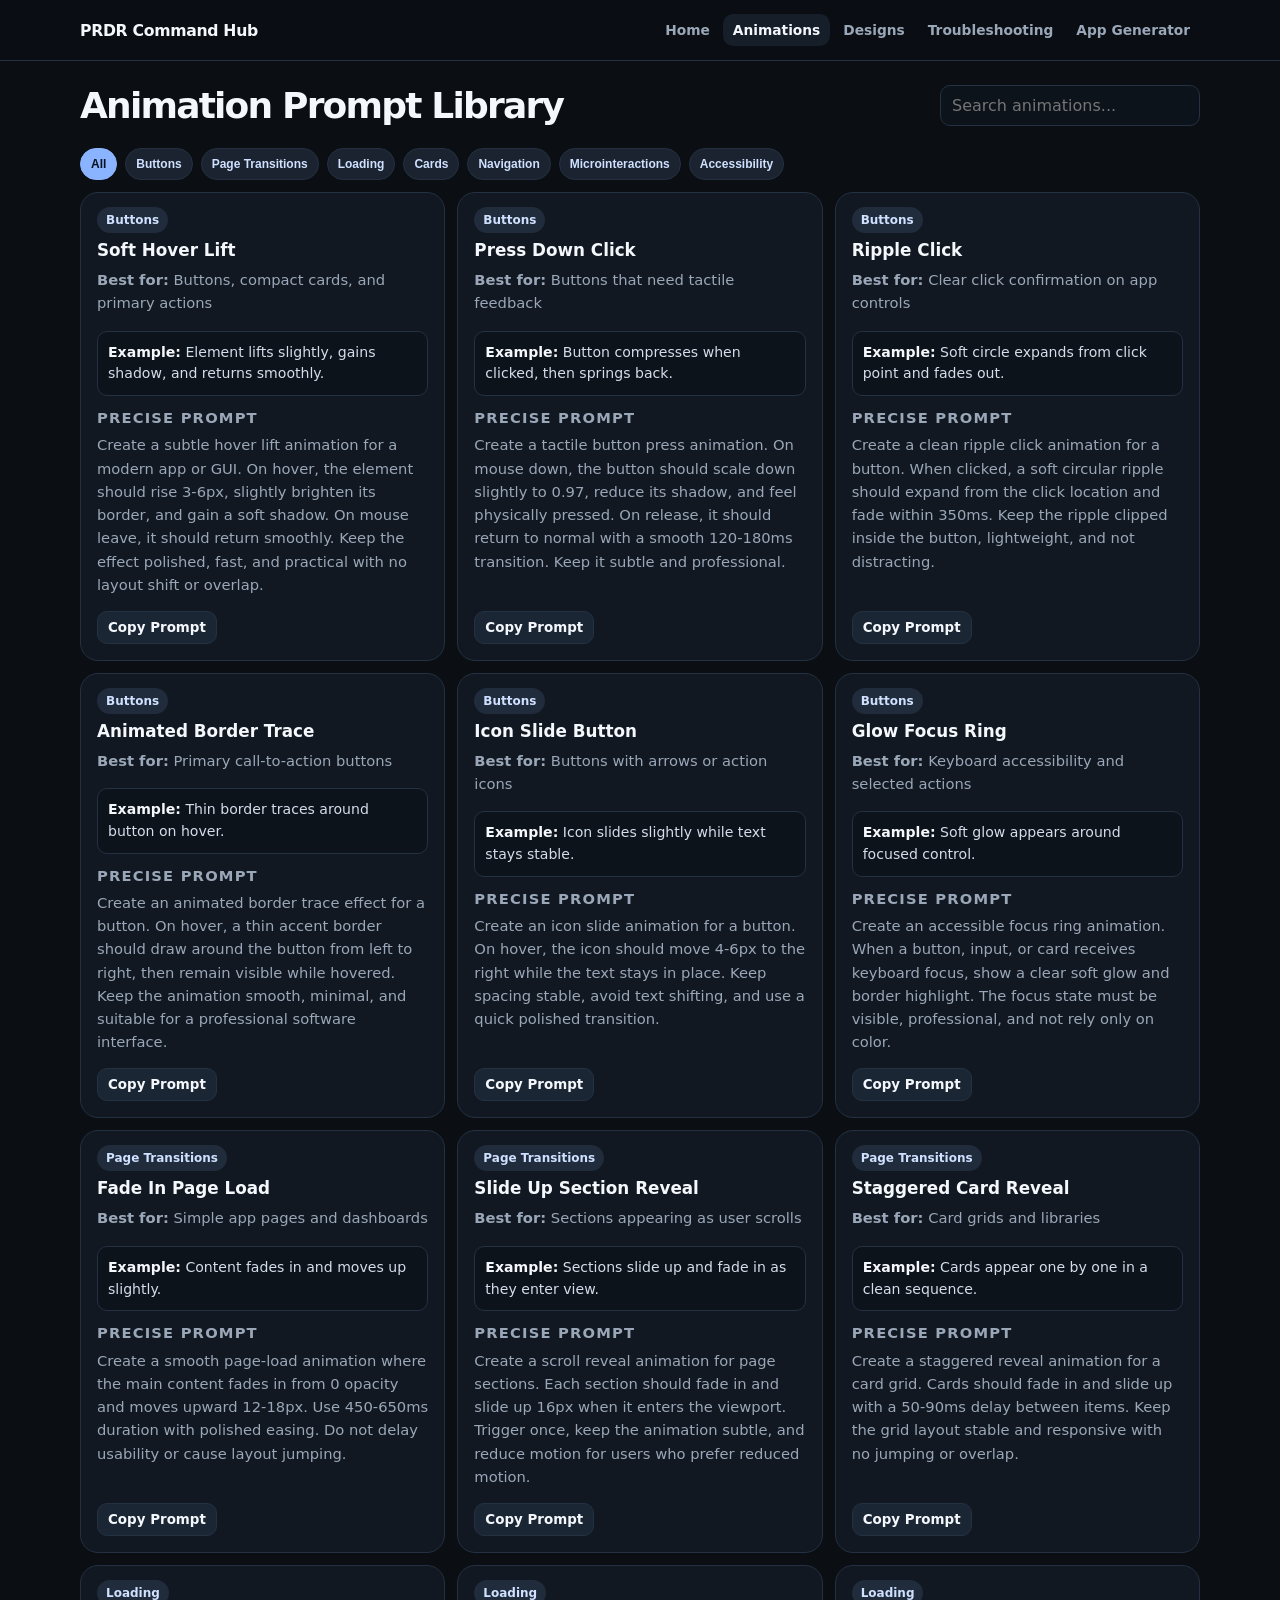
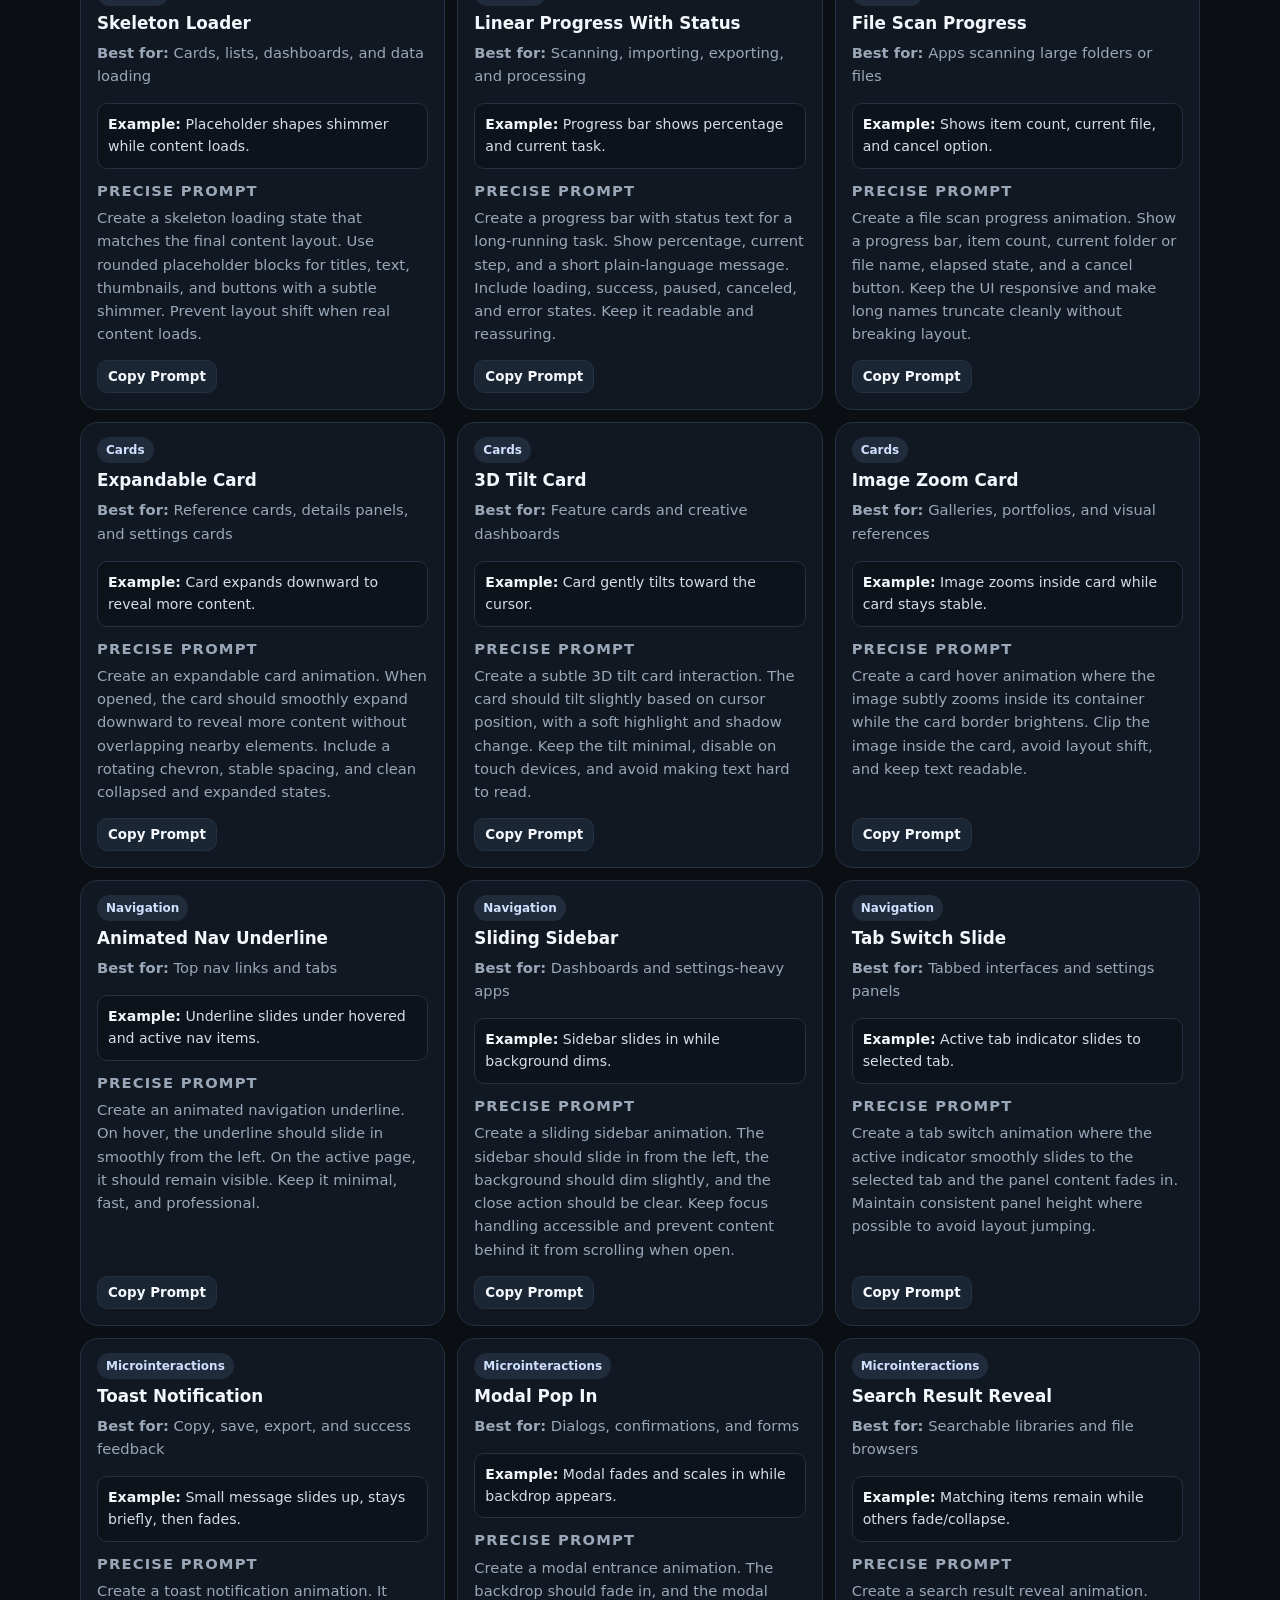
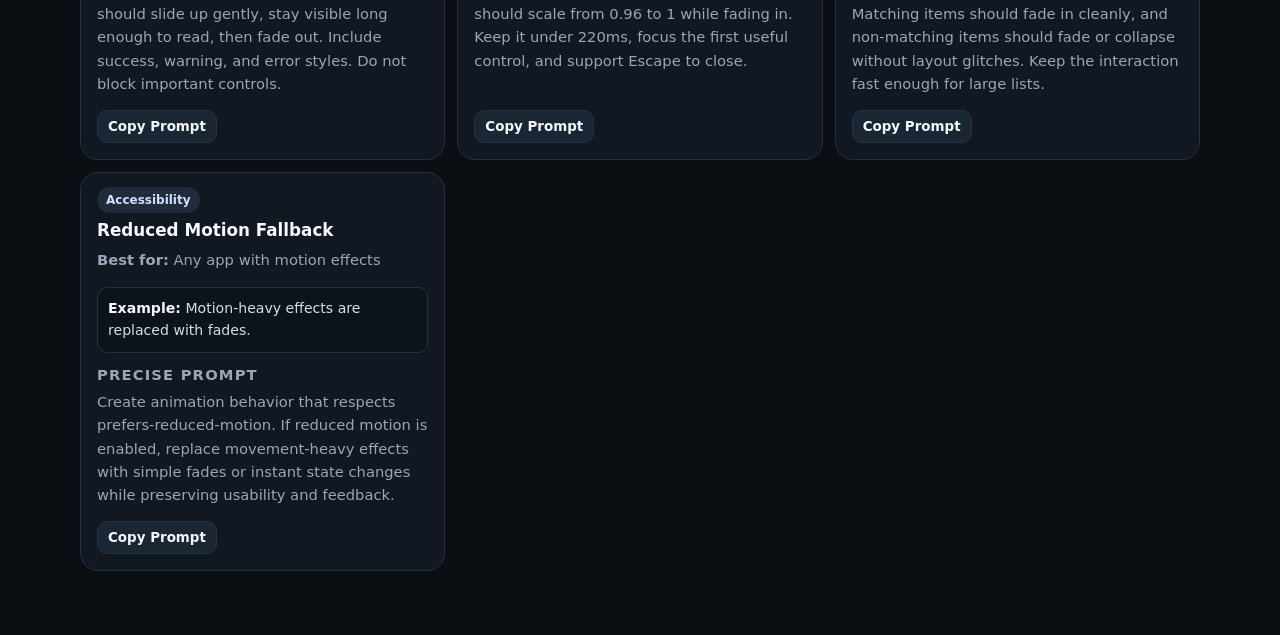
==== commit 19a5c408: "Add troubleshooting link to animations nav" ====
--- a/animations.html
+++ b/animations.html
@@ -17,6 +17,7 @@
       <a href="index.html">Home</a>
       <a class="active" href="animations.html">Animations</a>
       <a href="designs.html">Designs</a>
+      <a href="troubleshooting.html">Troubleshooting</a>
       <a href="app-generator.html">App Generator</a>
     </nav>
   </header>
--- a/css/style.css
+++ b/css/style.css
@@ -16,7 +16,7 @@
 }
 * { box-sizing: border-box; }
 html { scroll-behavior: smooth; }
-body { margin: 0; min-height: 100vh; font-family: Inter, system-ui, -apple-system, BlinkMacSystemFont, "Segoe UI", sans-serif; background: var(--bg); color: var(--text); }
+body { margin: 0; min-height: 100vh; font-family: "Montserrat", system-ui, -apple-system, BlinkMacSystemFont, "Segoe UI", sans-serif; font-optical-sizing: auto; font-style: normal; background: var(--bg); color: var(--text); }
 a { color: inherit; text-decoration: none; }
 main { width: min(1120px, calc(100% - 32px)); margin: 0 auto 64px; }
 .site-header { position: sticky; top: 0; z-index: 20; display: flex; align-items: center; justify-content: space-between; gap: 16px; width: 100%; padding: 14px max(16px, calc((100vw - 1120px) / 2)); border-bottom: 1px solid var(--line); background: rgba(11, 15, 20, 0.9); backdrop-filter: blur(14px); }
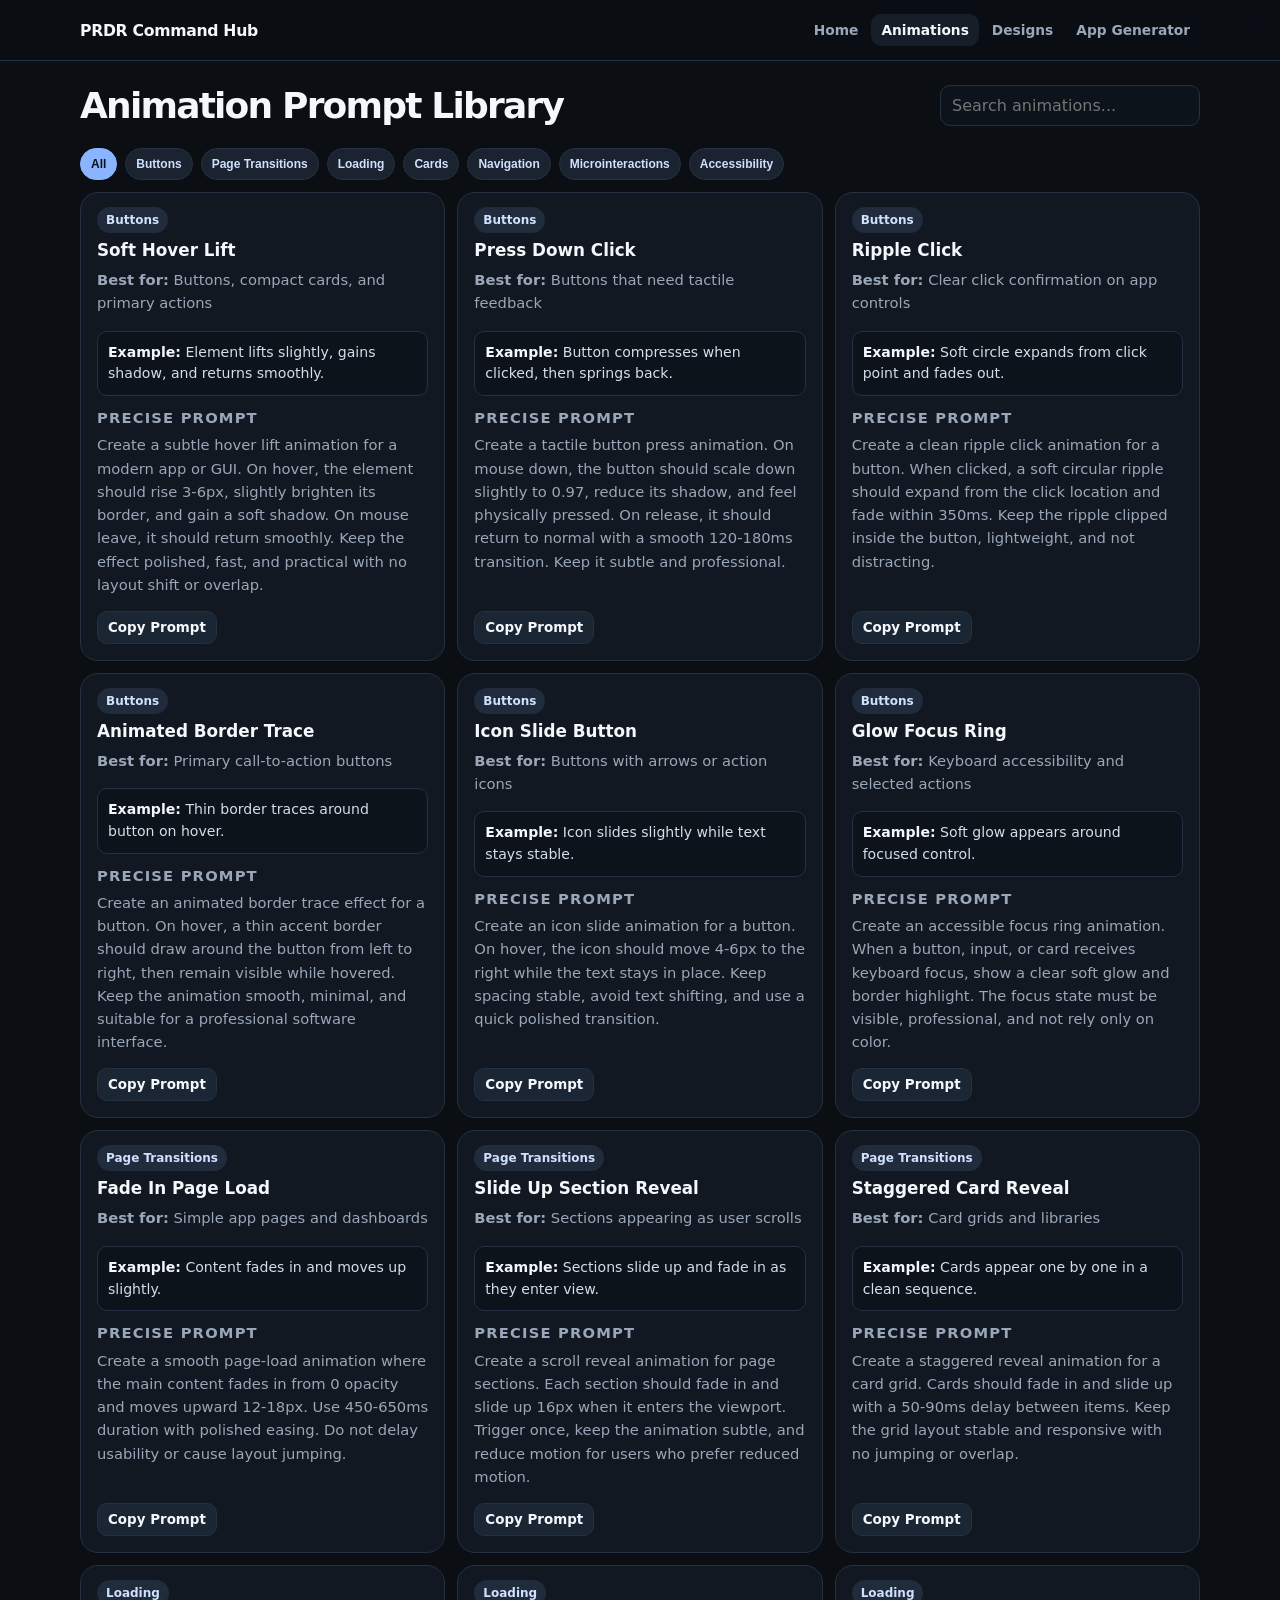
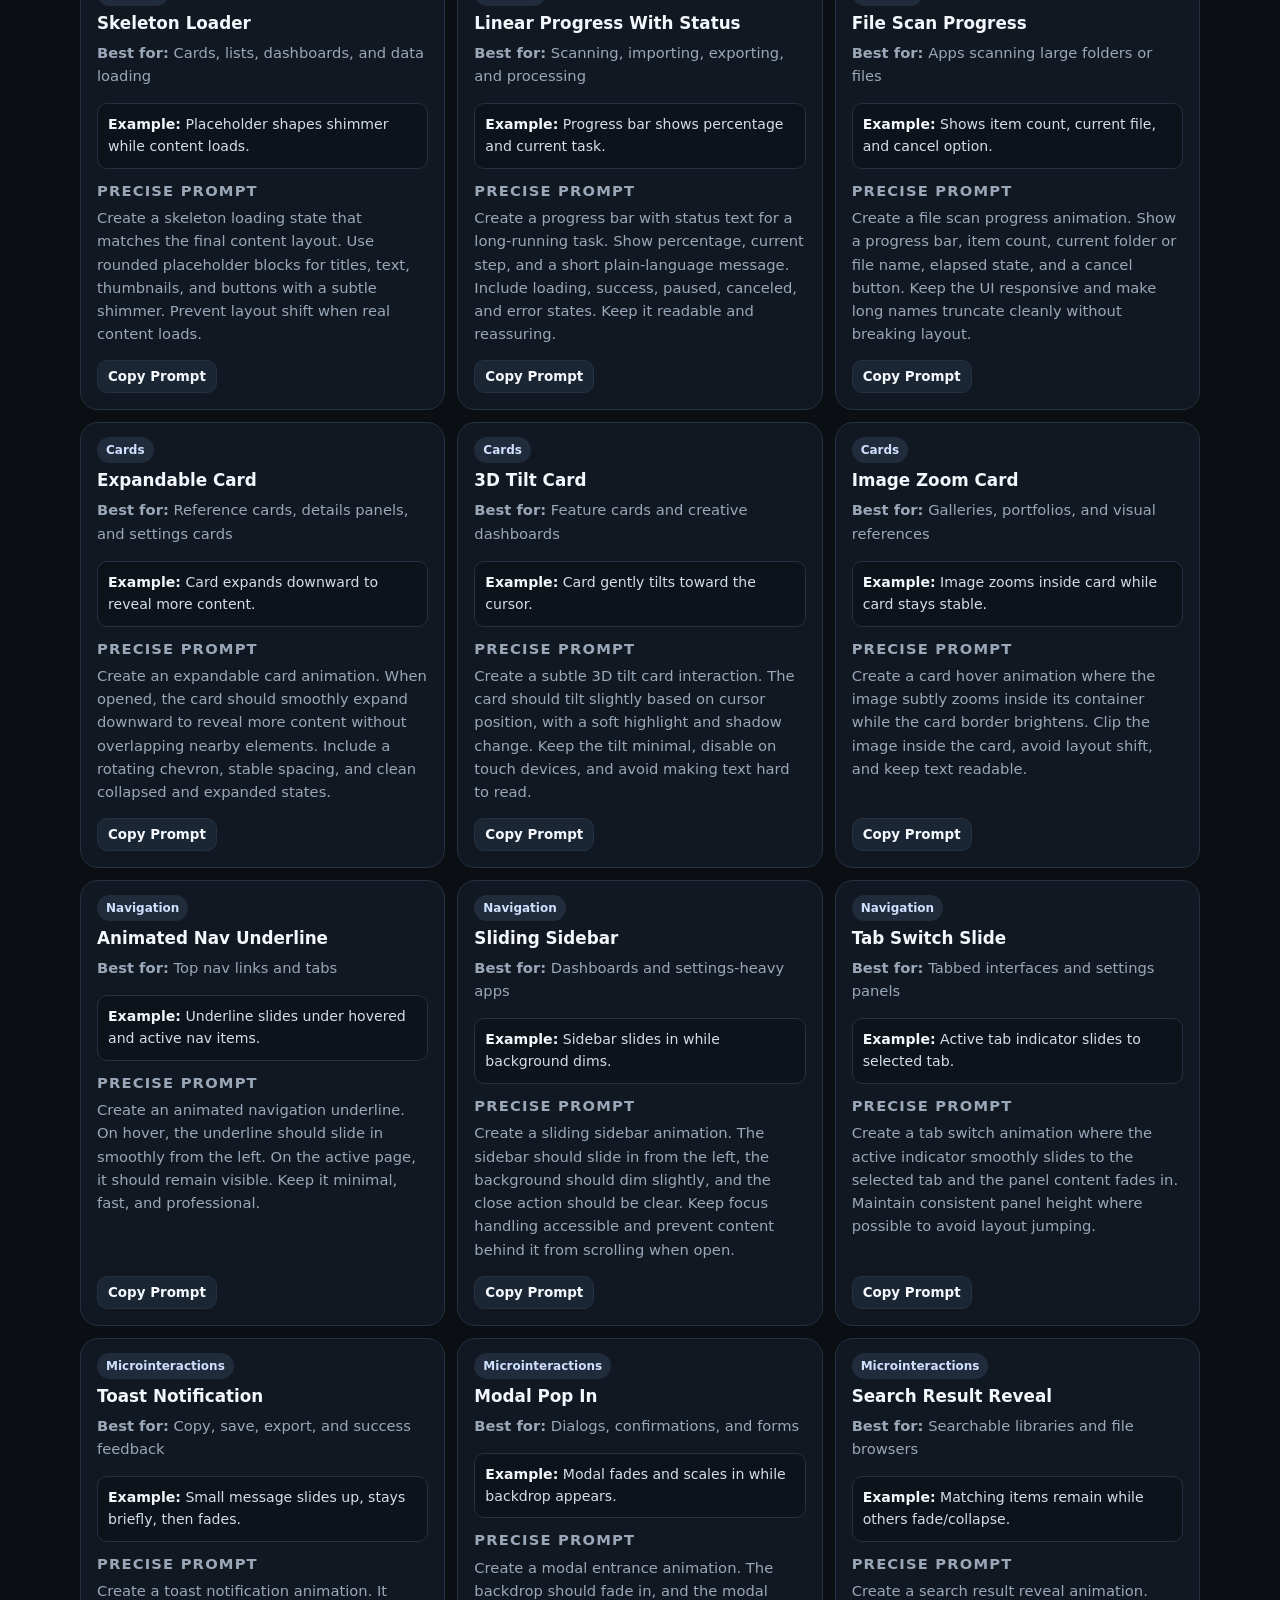
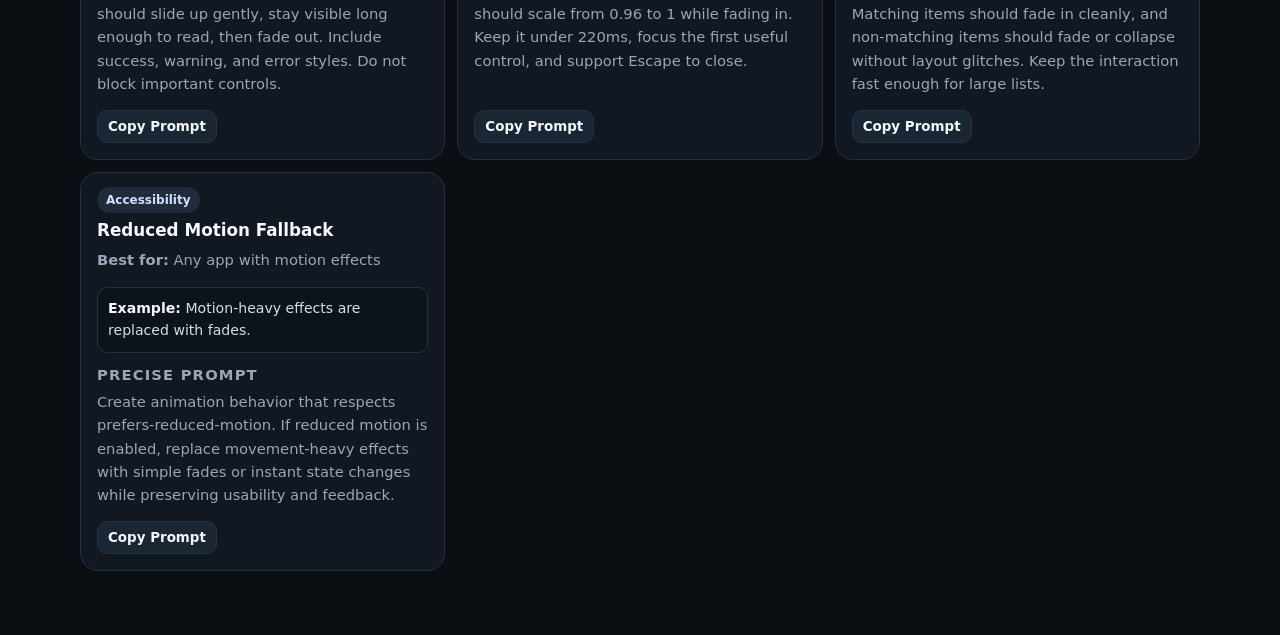
==== commit 0695898b: "Remove troubleshooting link from animations nav" ====
--- a/animations.html
+++ b/animations.html
@@ -17,7 +17,6 @@
       <a href="index.html">Home</a>
       <a class="active" href="animations.html">Animations</a>
       <a href="designs.html">Designs</a>
-      <a href="troubleshooting.html">Troubleshooting</a>
       <a href="app-generator.html">App Generator</a>
     </nav>
   </header>
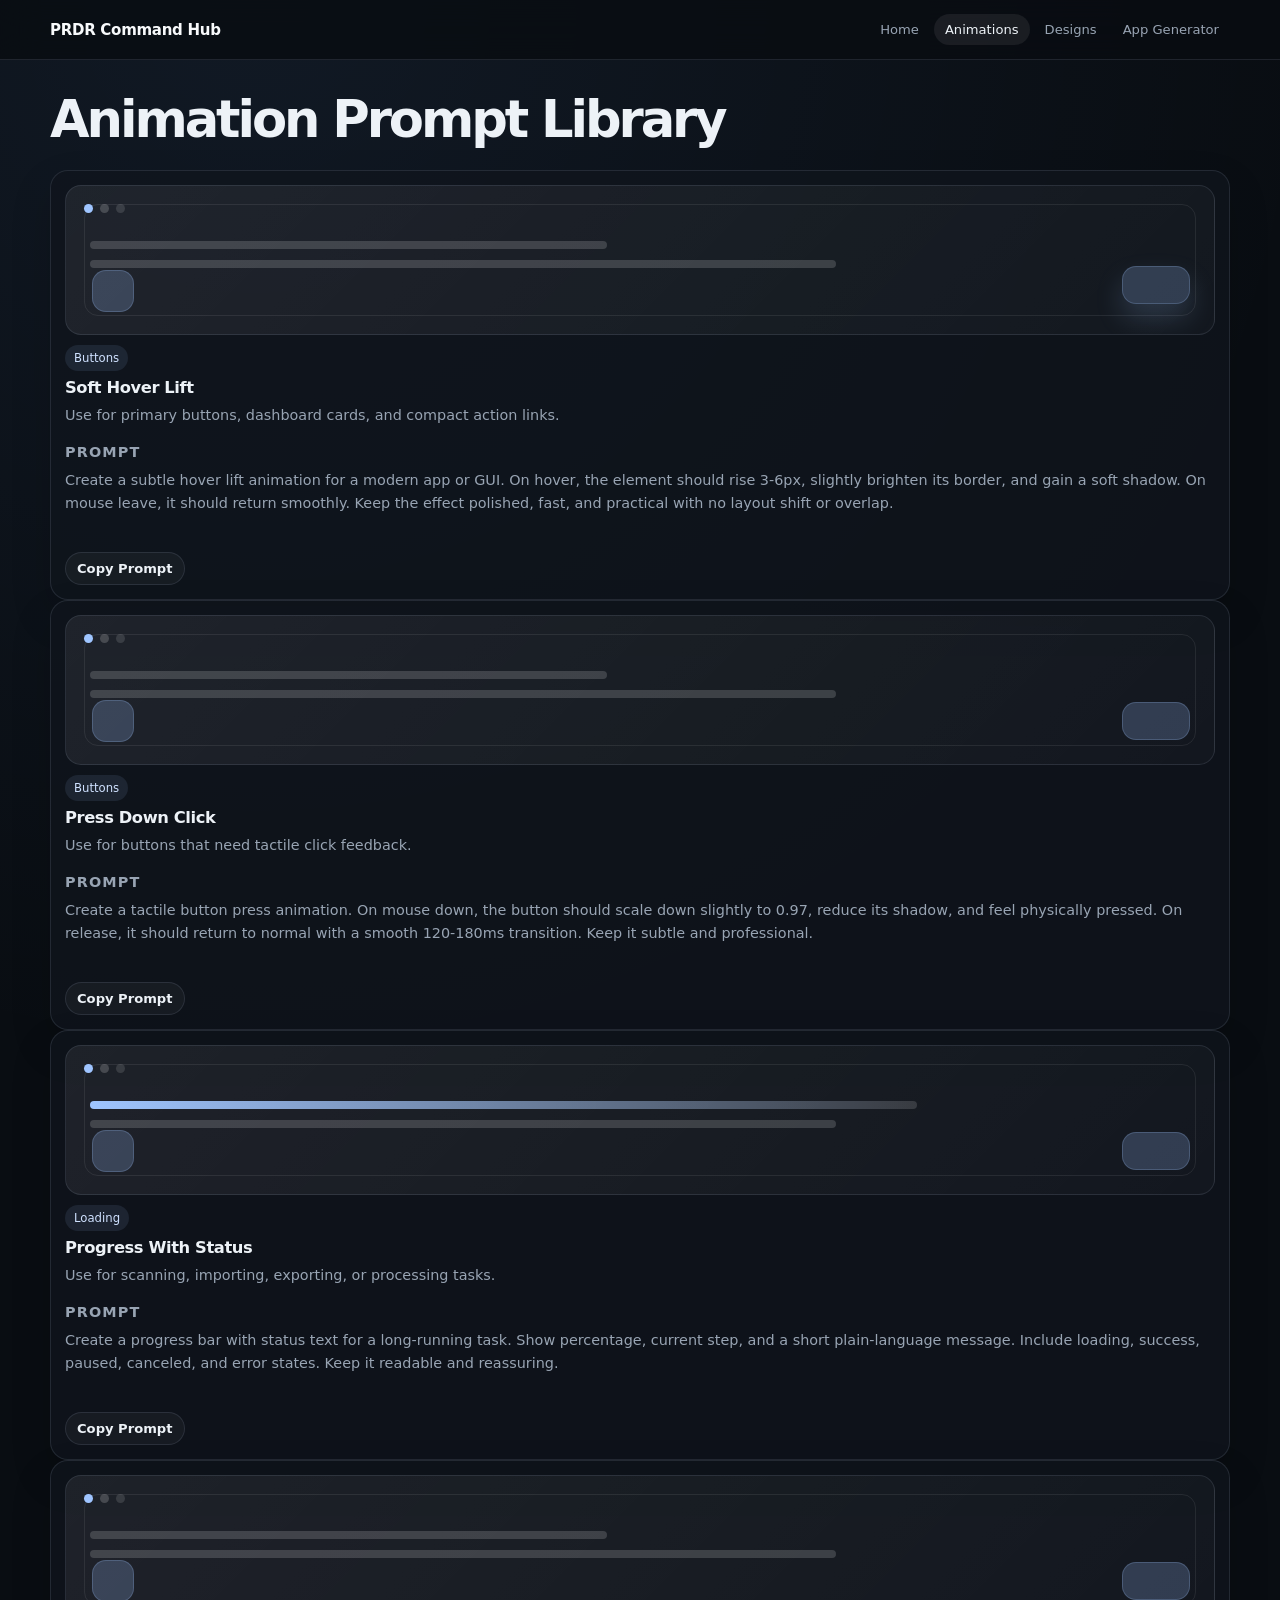
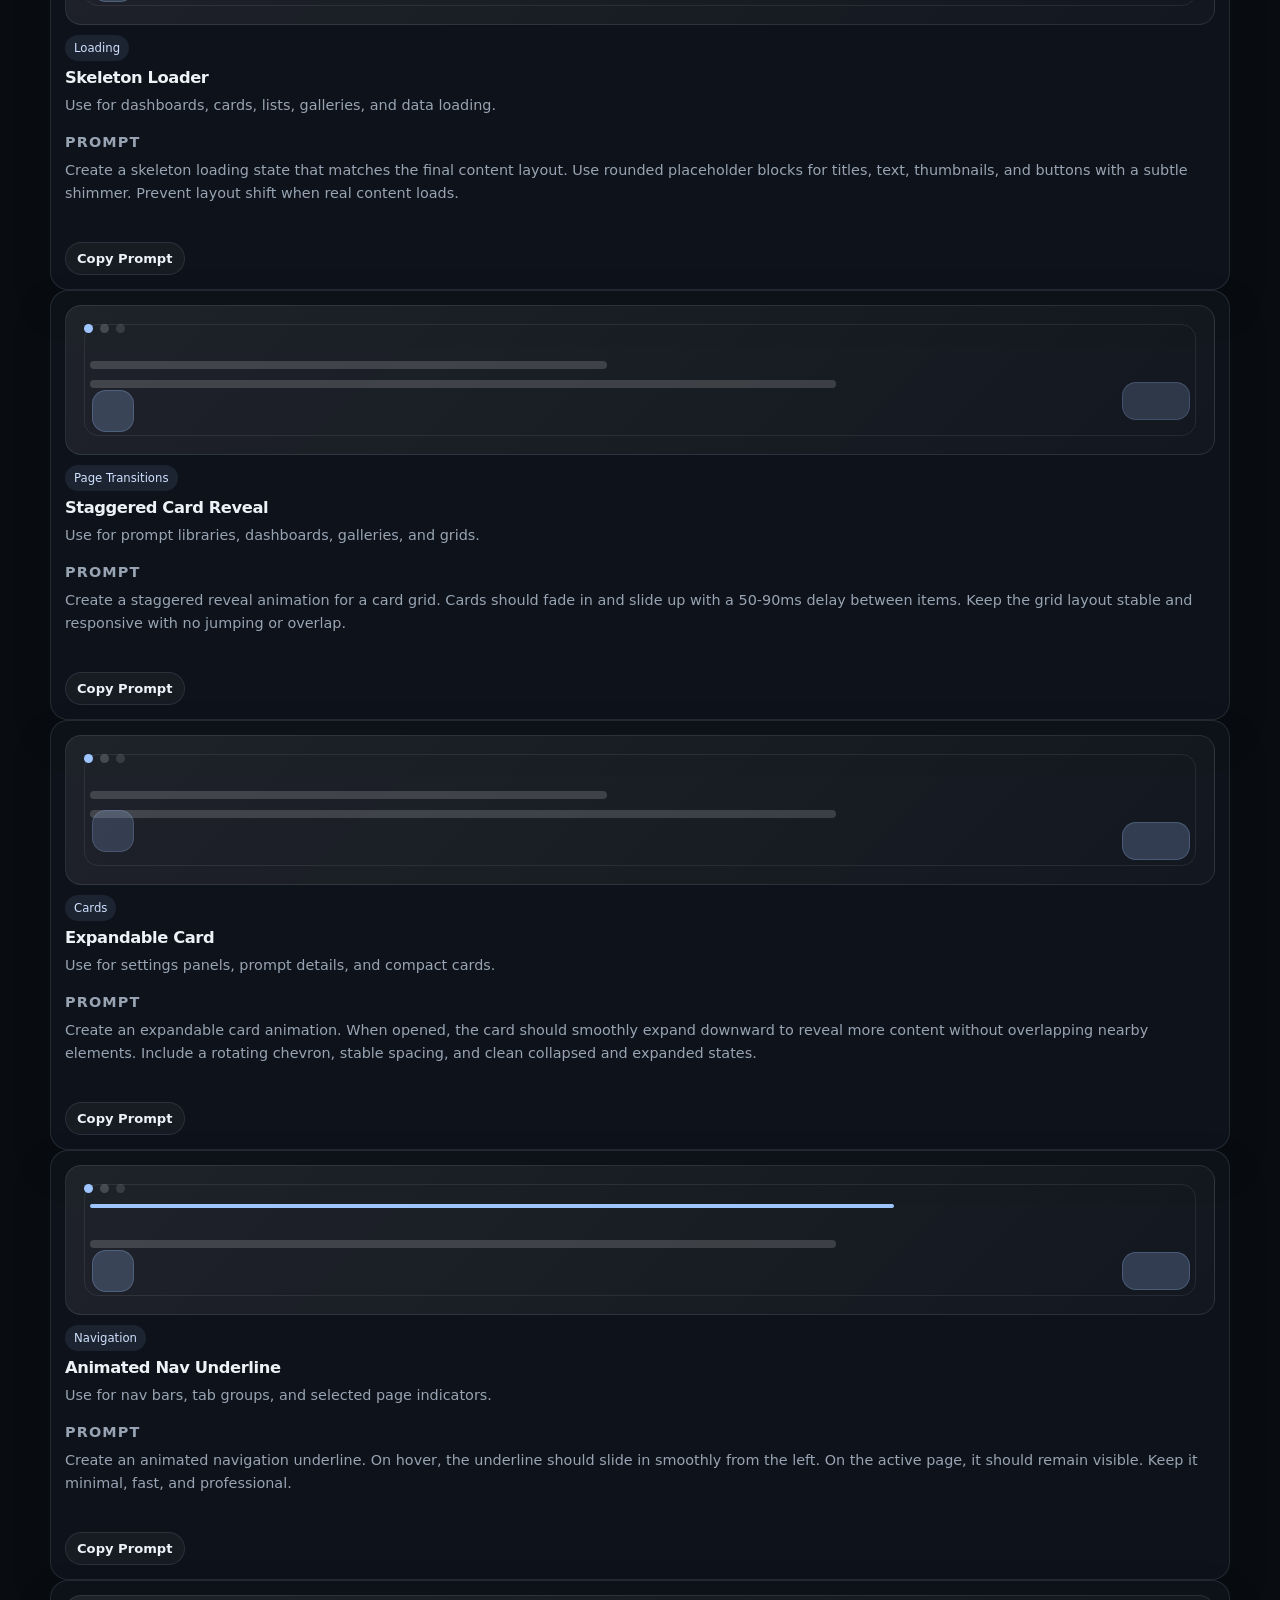
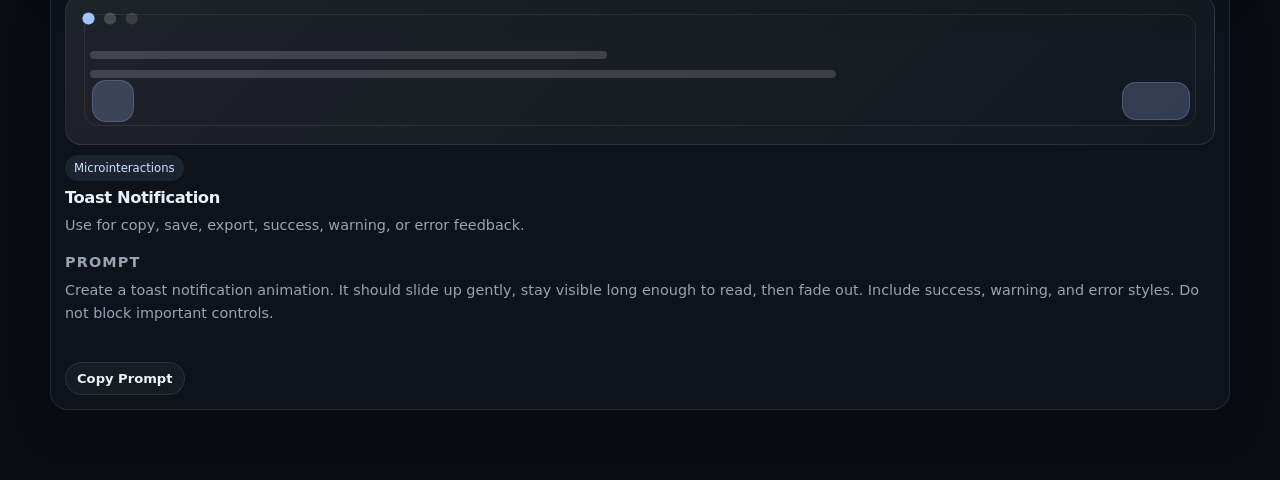
==== commit 181d5fcf: "Rebuild animations page with static visual examples" ====
--- a/animations.html
+++ b/animations.html
@@ -24,17 +24,92 @@
   <main>
     <section class="page-title-row">
       <h1>Animation Prompt Library</h1>
-      <input class="search-input compact-search" data-search="animationCards" placeholder="Search animations..." />
     </section>
 
-    <section class="section">
-      <div class="chip-row" data-filter-group="animationCards"></div>
-      <div class="prompt-grid reference-grid" data-card-grid="animationCards"></div>
+    <section class="section static-reference-grid">
+      <article class="prompt-card">
+        <div class="visual-preview animation-preview preview-buttons"><span class="vp-dot"></span><span class="vp-line vp-line-one"></span><span class="vp-line vp-line-two"></span><span class="vp-shape vp-shape-one"></span><span class="vp-shape vp-shape-two"></span></div>
+        <div class="prompt-meta"><span class="category-badge">Buttons</span></div>
+        <h3>Soft Hover Lift</h3>
+        <p class="best-for">Use for primary buttons, dashboard cards, and compact action links.</p>
+        <p class="prompt-label">Prompt</p>
+        <p>Create a subtle hover lift animation for a modern app or GUI. On hover, the element should rise 3-6px, slightly brighten its border, and gain a soft shadow. On mouse leave, it should return smoothly. Keep the effect polished, fast, and practical with no layout shift or overlap.</p>
+        <button class="button secondary small" data-copy-prompt="Create a subtle hover lift animation for a modern app or GUI. On hover, the element should rise 3-6px, slightly brighten its border, and gain a soft shadow. On mouse leave, it should return smoothly. Keep the effect polished, fast, and practical with no layout shift or overlap.">Copy Prompt</button>
+      </article>
+
+      <article class="prompt-card">
+        <div class="visual-preview animation-preview preview-press"><span class="vp-dot"></span><span class="vp-line vp-line-one"></span><span class="vp-line vp-line-two"></span><span class="vp-shape vp-shape-one press-button"></span><span class="vp-shape vp-shape-two"></span></div>
+        <div class="prompt-meta"><span class="category-badge">Buttons</span></div>
+        <h3>Press Down Click</h3>
+        <p class="best-for">Use for buttons that need tactile click feedback.</p>
+        <p class="prompt-label">Prompt</p>
+        <p>Create a tactile button press animation. On mouse down, the button should scale down slightly to 0.97, reduce its shadow, and feel physically pressed. On release, it should return to normal with a smooth 120-180ms transition. Keep it subtle and professional.</p>
+        <button class="button secondary small" data-copy-prompt="Create a tactile button press animation. On mouse down, the button should scale down slightly to 0.97, reduce its shadow, and feel physically pressed. On release, it should return to normal with a smooth 120-180ms transition. Keep it subtle and professional.">Copy Prompt</button>
+      </article>
+
+      <article class="prompt-card">
+        <div class="visual-preview animation-preview preview-loading"><span class="vp-dot"></span><span class="vp-line vp-line-one"></span><span class="vp-line vp-line-two"></span><span class="vp-shape vp-shape-one"></span><span class="vp-shape vp-shape-two"></span></div>
+        <div class="prompt-meta"><span class="category-badge">Loading</span></div>
+        <h3>Progress With Status</h3>
+        <p class="best-for">Use for scanning, importing, exporting, or processing tasks.</p>
+        <p class="prompt-label">Prompt</p>
+        <p>Create a progress bar with status text for a long-running task. Show percentage, current step, and a short plain-language message. Include loading, success, paused, canceled, and error states. Keep it readable and reassuring.</p>
+        <button class="button secondary small" data-copy-prompt="Create a progress bar with status text for a long-running task. Show percentage, current step, and a short plain-language message. Include loading, success, paused, canceled, and error states. Keep it readable and reassuring.">Copy Prompt</button>
+      </article>
+
+      <article class="prompt-card">
+        <div class="visual-preview animation-preview preview-skeleton"><span class="vp-dot"></span><span class="vp-line vp-line-one shimmer"></span><span class="vp-line vp-line-two shimmer"></span><span class="vp-shape vp-shape-one shimmer"></span><span class="vp-shape vp-shape-two shimmer"></span></div>
+        <div class="prompt-meta"><span class="category-badge">Loading</span></div>
+        <h3>Skeleton Loader</h3>
+        <p class="best-for">Use for dashboards, cards, lists, galleries, and data loading.</p>
+        <p class="prompt-label">Prompt</p>
+        <p>Create a skeleton loading state that matches the final content layout. Use rounded placeholder blocks for titles, text, thumbnails, and buttons with a subtle shimmer. Prevent layout shift when real content loads.</p>
+        <button class="button secondary small" data-copy-prompt="Create a skeleton loading state that matches the final content layout. Use rounded placeholder blocks for titles, text, thumbnails, and buttons with a subtle shimmer. Prevent layout shift when real content loads.">Copy Prompt</button>
+      </article>
+
+      <article class="prompt-card">
+        <div class="visual-preview animation-preview preview-page-transitions"><span class="vp-dot"></span><span class="vp-line vp-line-one"></span><span class="vp-line vp-line-two"></span><span class="vp-shape vp-shape-one"></span><span class="vp-shape vp-shape-two"></span></div>
+        <div class="prompt-meta"><span class="category-badge">Page Transitions</span></div>
+        <h3>Staggered Card Reveal</h3>
+        <p class="best-for">Use for prompt libraries, dashboards, galleries, and grids.</p>
+        <p class="prompt-label">Prompt</p>
+        <p>Create a staggered reveal animation for a card grid. Cards should fade in and slide up with a 50-90ms delay between items. Keep the grid layout stable and responsive with no jumping or overlap.</p>
+        <button class="button secondary small" data-copy-prompt="Create a staggered reveal animation for a card grid. Cards should fade in and slide up with a 50-90ms delay between items. Keep the grid layout stable and responsive with no jumping or overlap.">Copy Prompt</button>
+      </article>
+
+      <article class="prompt-card">
+        <div class="visual-preview animation-preview preview-cards"><span class="vp-dot"></span><span class="vp-line vp-line-one"></span><span class="vp-line vp-line-two"></span><span class="vp-shape vp-shape-one"></span><span class="vp-shape vp-shape-two"></span></div>
+        <div class="prompt-meta"><span class="category-badge">Cards</span></div>
+        <h3>Expandable Card</h3>
+        <p class="best-for">Use for settings panels, prompt details, and compact cards.</p>
+        <p class="prompt-label">Prompt</p>
+        <p>Create an expandable card animation. When opened, the card should smoothly expand downward to reveal more content without overlapping nearby elements. Include a rotating chevron, stable spacing, and clean collapsed and expanded states.</p>
+        <button class="button secondary small" data-copy-prompt="Create an expandable card animation. When opened, the card should smoothly expand downward to reveal more content without overlapping nearby elements. Include a rotating chevron, stable spacing, and clean collapsed and expanded states.">Copy Prompt</button>
+      </article>
+
+      <article class="prompt-card">
+        <div class="visual-preview animation-preview preview-navigation"><span class="vp-dot"></span><span class="vp-line vp-line-one"></span><span class="vp-line vp-line-two"></span><span class="vp-shape vp-shape-one"></span><span class="vp-shape vp-shape-two"></span></div>
+        <div class="prompt-meta"><span class="category-badge">Navigation</span></div>
+        <h3>Animated Nav Underline</h3>
+        <p class="best-for">Use for nav bars, tab groups, and selected page indicators.</p>
+        <p class="prompt-label">Prompt</p>
+        <p>Create an animated navigation underline. On hover, the underline should slide in smoothly from the left. On the active page, it should remain visible. Keep it minimal, fast, and professional.</p>
+        <button class="button secondary small" data-copy-prompt="Create an animated navigation underline. On hover, the underline should slide in smoothly from the left. On the active page, it should remain visible. Keep it minimal, fast, and professional.">Copy Prompt</button>
+      </article>
+
+      <article class="prompt-card">
+        <div class="visual-preview animation-preview preview-microinteractions"><span class="vp-dot"></span><span class="vp-line vp-line-one"></span><span class="vp-line vp-line-two"></span><span class="vp-shape vp-shape-one"></span><span class="vp-shape vp-shape-two"></span></div>
+        <div class="prompt-meta"><span class="category-badge">Microinteractions</span></div>
+        <h3>Toast Notification</h3>
+        <p class="best-for">Use for copy, save, export, success, warning, or error feedback.</p>
+        <p class="prompt-label">Prompt</p>
+        <p>Create a toast notification animation. It should slide up gently, stay visible long enough to read, then fade out. Include success, warning, and error styles. Do not block important controls.</p>
+        <button class="button secondary small" data-copy-prompt="Create a toast notification animation. It should slide up gently, stay visible long enough to read, then fade out. Include success, warning, and error styles. Do not block important controls.">Copy Prompt</button>
+      </article>
     </section>
   </main>
 
   <button class="back-to-top" data-back-to-top aria-label="Back to top">↑</button>
-  <script src="js/data.js"></script>
   <script src="js/main.js"></script>
 </body>
 </html>
--- a/css/style.css
+++ b/css/style.css
@@ -1,88 +1,107 @@
 :root {
-  --bg: #0b0f14;
-  --surface: #111821;
-  --surface-2: #151e29;
-  --surface-3: #1b2634;
-  --text: #f4f7fb;
-  --muted: #9aa7b8;
-  --muted-2: #6f7d90;
-  --line: #243142;
-  --primary: #8ab4ff;
-  --primary-2: #5f9cff;
-  --primary-soft: rgba(138, 180, 255, 0.12);
+  --bg: #090d12;
+  --surface: #10151d;
+  --surface-2: #151b25;
+  --surface-3: #1b2330;
+  --text: #edf2f7;
+  --muted: #98a4b3;
+  --muted-2: #6f7a89;
+  --line: rgba(148, 163, 184, 0.16);
+  --primary: #9fc5ff;
+  --primary-2: #6ea8fe;
+  --primary-soft: rgba(159, 197, 255, 0.12);
   --radius-lg: 18px;
   --radius-md: 14px;
   --radius-sm: 10px;
 }
 * { box-sizing: border-box; }
 html { scroll-behavior: smooth; }
-body { margin: 0; min-height: 100vh; font-family: "Montserrat", system-ui, -apple-system, BlinkMacSystemFont, "Segoe UI", sans-serif; font-optical-sizing: auto; font-style: normal; background: var(--bg); color: var(--text); }
+body { margin: 0; min-height: 100vh; font-family: "Montserrat", system-ui, -apple-system, BlinkMacSystemFont, "Segoe UI", sans-serif; font-optical-sizing: auto; font-style: normal; font-weight: 400; background: radial-gradient(circle at 20% 0%, rgba(110,168,254,0.08), transparent 28%), var(--bg); color: var(--text); }
 a { color: inherit; text-decoration: none; }
-main { width: min(1120px, calc(100% - 32px)); margin: 0 auto 64px; }
-.site-header { position: sticky; top: 0; z-index: 20; display: flex; align-items: center; justify-content: space-between; gap: 16px; width: 100%; padding: 14px max(16px, calc((100vw - 1120px) / 2)); border-bottom: 1px solid var(--line); background: rgba(11, 15, 20, 0.9); backdrop-filter: blur(14px); }
-.brand { font-size: 0.98rem; font-weight: 800; letter-spacing: -0.02em; }
-.nav { display: flex; align-items: center; gap: 3px; }
-.nav a { padding: 8px 10px; border-radius: 10px; color: var(--muted); font-size: 0.86rem; font-weight: 700; }
-.nav a:hover, .nav a.active { background: var(--surface-2); color: var(--text); }
-.mobile-menu { display: none; border: 1px solid var(--line); color: var(--text); background: var(--surface); border-radius: 10px; width: 38px; height: 38px; font-size: 1rem; }
-.section { margin-top: 22px; }
-.page-title-row { display: flex; align-items: center; justify-content: space-between; gap: 16px; margin-top: 24px; margin-bottom: 8px; }
-.page-title-row h1 { margin: 0; font-size: clamp(1.55rem, 3vw, 2.25rem); line-height: 1.1; letter-spacing: -0.05em; }
-.page-hero { margin-top: 22px; padding: 22px; border: 1px solid var(--line); border-radius: var(--radius-lg); background: var(--surface); }
-.small-hero { padding: 18px 20px; }
-.eyebrow { margin: 0 0 8px; color: var(--primary); font-size: 0.72rem; font-weight: 800; letter-spacing: 0.12em; text-transform: uppercase; }
+main { width: min(1180px, calc(100% - 36px)); margin: 0 auto 70px; }
+.site-header { position: sticky; top: 0; z-index: 20; display: flex; align-items: center; justify-content: space-between; gap: 16px; width: 100%; padding: 14px max(18px, calc((100vw - 1180px) / 2)); border-bottom: 1px solid var(--line); background: rgba(9, 13, 18, 0.82); backdrop-filter: blur(18px); }
+.brand { font-size: 0.94rem; font-weight: 650; letter-spacing: -0.02em; color: #f8fafc; }
+.nav { display: flex; align-items: center; gap: 4px; }
+.nav a { padding: 8px 11px; border-radius: 999px; color: var(--muted); font-size: 0.82rem; font-weight: 500; transition: background .18s ease, color .18s ease; }
+.nav a:hover, .nav a.active { background: rgba(255,255,255,0.07); color: var(--text); }
+.mobile-menu { display: none; border: 1px solid var(--line); color: var(--text); background: var(--surface); border-radius: 999px; width: 38px; height: 38px; font-size: 1rem; }
+.section { margin-top: 24px; }
+.home-heading { margin-top: 32px; padding-bottom: 8px; }
+.home-heading h1, .page-title-row h1 { margin: 0; font-size: clamp(1.85rem, 4vw, 3.2rem); line-height: 1.06; letter-spacing: -0.06em; font-weight: 650; }
+.page-title-row { display: flex; align-items: center; justify-content: space-between; gap: 16px; margin-top: 32px; margin-bottom: 12px; }
+.page-title-row.single-title { align-items: flex-start; }
 h1, h2, h3, p { margin-top: 0; }
-h1 { margin-bottom: 8px; font-size: clamp(1.9rem, 4vw, 3rem); line-height: 1.04; letter-spacing: -0.055em; }
-.page-hero p:not(.eyebrow) { max-width: 760px; margin-bottom: 0; color: var(--muted); line-height: 1.65; }
-.section-heading { display: flex; justify-content: space-between; align-items: end; gap: 16px; margin-bottom: 12px; }
+h2 { font-weight: 600; letter-spacing: -0.035em; }
+h3 { font-weight: 600; letter-spacing: -0.025em; }
+.section-heading { display: flex; justify-content: space-between; align-items: end; gap: 16px; margin-bottom: 14px; }
 .section-heading.compact { align-items: center; }
-.section-heading h2 { margin: 0; font-size: clamp(1.18rem, 2.5vw, 1.65rem); letter-spacing: -0.04em; }
-.helper-text, .muted { color: var(--muted); line-height: 1.65; }
-.button { display: inline-flex; align-items: center; justify-content: center; border: 1px solid transparent; border-radius: 10px; padding: 10px 14px; font: inherit; font-weight: 800; cursor: pointer; }
+.section-heading h2 { margin: 0; font-size: clamp(1.1rem, 2vw, 1.42rem); }
+.helper-text, .muted { color: var(--muted); line-height: 1.7; font-size: 0.94rem; }
+.button { display: inline-flex; align-items: center; justify-content: center; border: 1px solid transparent; border-radius: 999px; padding: 10px 14px; font: inherit; font-weight: 550; cursor: pointer; transition: transform .18s ease, background .18s ease, border-color .18s ease; }
+.button:hover { transform: translateY(-1px); }
 .button.primary { color: #07111f; background: var(--primary); }
-.button.primary:hover { background: #a8c7ff; }
-.button.secondary { color: var(--text); background: var(--surface-3); border-color: var(--line); }
-.button.secondary:hover { background: #223044; }
-.button.small { padding: 8px 10px; font-size: 0.84rem; }
-.compact-link-grid { display: grid; grid-template-columns: repeat(auto-fit, minmax(155px, 1fr)); gap: 8px; }
-.quick-link { display: grid; grid-template-columns: auto 1fr; column-gap: 9px; row-gap: 1px; align-items: center; padding: 10px; border: 1px solid var(--line); border-radius: var(--radius-md); background: var(--surface); }
-.quick-link:hover { border-color: var(--primary-2); background: var(--surface-2); }
-.quick-link span { grid-row: span 2; font-size: 1rem; }
-.quick-link strong { font-size: 0.88rem; }
-.quick-link small { color: var(--muted-2); font-size: 0.76rem; font-weight: 700; }
-.tool-panel, .prompt-card { border: 1px solid var(--line); border-radius: var(--radius-lg); background: var(--surface); }
+.button.primary:hover { background: #c1d9ff; }
+.button.secondary { color: var(--text); background: rgba(255,255,255,0.04); border-color: var(--line); }
+.button.secondary:hover { background: rgba(255,255,255,0.08); }
+.button.small { padding: 8px 11px; font-size: 0.82rem; }
+.compact-link-grid { display: grid; grid-template-columns: repeat(auto-fit, minmax(180px, 1fr)); gap: 10px; }
+.quick-link { display: grid; grid-template-columns: auto 1fr; column-gap: 10px; row-gap: 2px; align-items: center; padding: 13px; border: 1px solid var(--line); border-radius: var(--radius-md); background: linear-gradient(180deg, rgba(255,255,255,0.035), rgba(255,255,255,0.018)); transition: background .18s ease, border-color .18s ease, transform .18s ease; }
+.quick-link:hover { border-color: rgba(159,197,255,0.42); background: rgba(255,255,255,0.055); transform: translateY(-1px); }
+.quick-link span { grid-row: span 2; font-size: 1rem; opacity: .9; }
+.quick-link strong { font-size: 0.9rem; font-weight: 550; }
+.quick-link small { color: var(--muted-2); font-size: 0.76rem; font-weight: 400; }
+.tool-panel, .prompt-card { border: 1px solid var(--line); border-radius: var(--radius-lg); background: rgba(16,21,29,0.78); box-shadow: 0 18px 40px rgba(0,0,0,0.16); }
 .tool-panel { padding: 18px; }
-.generator-form, .reference-form { display: grid; grid-template-columns: repeat(2, minmax(0, 1fr)); gap: 12px; margin-top: 14px; }
-.generator-form label { display: grid; gap: 6px; color: #d8e1ed; font-size: 0.86rem; font-weight: 750; }
+.generator-form, .reference-form { display: grid; grid-template-columns: repeat(2, minmax(0, 1fr)); gap: 13px; margin-top: 16px; }
+.generator-form label { display: grid; gap: 7px; color: #dce5ef; font-size: 0.84rem; font-weight: 500; }
 .generator-form .full, .form-actions.full { grid-column: 1 / -1; }
-input, select, textarea, .search-input { width: 100%; border: 1px solid var(--line); border-radius: 10px; background: #0d131b; color: var(--text); font: inherit; padding: 10px 11px; outline: none; }
-textarea { min-height: 92px; resize: vertical; }
-.reference-form textarea[name="idea"] { min-height: 130px; }
-input:focus, select:focus, textarea:focus, .search-input:focus { border-color: var(--primary-2); box-shadow: 0 0 0 3px rgba(95, 156, 255, 0.16); }
-.compact-search { max-width: 260px; }
+input, select, textarea, .search-input { width: 100%; border: 1px solid var(--line); border-radius: 12px; background: rgba(5,9,14,0.58); color: var(--text); font: inherit; font-weight: 400; padding: 10px 12px; outline: none; }
+textarea { min-height: 96px; resize: vertical; }
+.reference-form textarea[name="idea"] { min-height: 140px; }
+input:focus, select:focus, textarea:focus, .search-input:focus { border-color: rgba(159,197,255,0.58); box-shadow: 0 0 0 3px rgba(159,197,255,0.11); }
+.compact-search { max-width: 270px; }
 .form-actions { display: flex; flex-wrap: wrap; gap: 10px; }
-.output-box { margin-top: 14px; padding: 14px; border: 1px solid var(--line); border-radius: var(--radius-md); background: #0d131b; color: #dbe7f5; line-height: 1.65; white-space: pre-wrap; }
+.output-box { margin-top: 14px; padding: 14px; border: 1px solid var(--line); border-radius: var(--radius-md); background: rgba(5,9,14,0.62); color: #dbe7f5; line-height: 1.65; white-space: pre-wrap; font-size: .92rem; }
 .output-box.tall { min-height: 240px; max-height: 520px; overflow: auto; }
 .copy-output { margin-top: 10px; }
-.prompt-grid { display: grid; grid-template-columns: repeat(auto-fit, minmax(285px, 1fr)); gap: 12px; }
-.reference-grid { grid-template-columns: repeat(auto-fill, minmax(300px, 1fr)); }
-.prompt-card { display: flex; flex-direction: column; min-height: 390px; padding: 16px; }
-.prompt-card h3 { margin: 12px 0 8px; font-size: 1.05rem; }
-.prompt-card p { color: var(--muted); line-height: 1.58; font-size: 0.92rem; }
+.prompt-grid { display: grid; grid-template-columns: repeat(auto-fit, minmax(285px, 1fr)); gap: 14px; }
+.reference-grid { grid-template-columns: repeat(auto-fill, minmax(310px, 1fr)); }
+.prompt-card { display: flex; flex-direction: column; min-height: 430px; padding: 14px; }
+.prompt-card h3 { margin: 12px 0 7px; font-size: 1.02rem; }
+.prompt-card p { color: var(--muted); line-height: 1.58; font-size: 0.9rem; }
 .prompt-card .button { margin-top: auto; align-self: flex-start; }
-.category-badge, .chip { border-radius: 999px; background: var(--primary-soft); color: #cfe1ff; font-weight: 800; font-size: 0.75rem; }
+.prompt-meta { margin-top: 12px; }
+.category-badge, .chip { border-radius: 999px; background: rgba(159,197,255,0.1); color: #cfe1ff; font-weight: 500; font-size: 0.73rem; }
 .category-badge { padding: 6px 9px; }
-.chip-row { display: flex; flex-wrap: wrap; gap: 8px; margin-bottom: 12px; }
+.chip-row { display: flex; flex-wrap: wrap; gap: 8px; margin-bottom: 14px; }
 .chip { border: 1px solid var(--line); padding: 8px 10px; cursor: pointer; }
 .chip.active, .chip:hover { background: var(--primary); color: #07111f; border-color: var(--primary); }
-.best-for { margin-bottom: 8px; }
-.example-box { border: 1px solid var(--line); border-radius: var(--radius-sm); background: #0d131b; padding: 10px; margin: 8px 0 10px; color: #d4deeb; font-size: 0.88rem; line-height: 1.55; }
-.example-box strong { color: var(--text); }
-.prompt-label { margin-bottom: 4px; color: var(--primary); font-weight: 900; font-size: 0.76rem; letter-spacing: 0.08em; text-transform: uppercase; }
+.best-for { margin-bottom: 10px; }
+.prompt-label { margin: 4px 0 5px; color: var(--primary); font-weight: 550; font-size: 0.72rem; letter-spacing: 0.08em; text-transform: uppercase; }
 .empty-state { padding: 18px; border: 1px dashed var(--line); border-radius: var(--radius-md); color: var(--muted); background: var(--surface); }
-.back-to-top { position: fixed; right: 18px; bottom: 18px; width: 40px; height: 40px; border: 1px solid var(--line); border-radius: 999px; background: var(--surface-3); color: var(--text); font-weight: 900; cursor: pointer; opacity: 0; transform: translateY(10px); pointer-events: none; }
+.visual-preview { position: relative; height: 150px; border: 1px solid var(--line); border-radius: 16px; background: linear-gradient(135deg, rgba(255,255,255,0.07), rgba(255,255,255,0.025)); overflow: hidden; }
+.visual-preview::before { content: ""; position: absolute; inset: 18px; border-radius: 14px; border: 1px solid rgba(255,255,255,0.08); }
+.visual-preview span { position: absolute; display: block; }
+.vp-dot { width: 9px; height: 9px; border-radius: 50%; top: 18px; left: 18px; background: var(--primary); box-shadow: 16px 0 0 rgba(255,255,255,.18), 32px 0 0 rgba(255,255,255,.12); }
+.vp-line { height: 8px; border-radius: 999px; background: rgba(255,255,255,0.16); left: 24px; right: 24px; }
+.vp-line-one { top: 55px; width: 45%; }
+.vp-line-two { top: 74px; width: 65%; }
+.vp-shape { border-radius: 14px; background: rgba(159,197,255,0.22); border: 1px solid rgba(159,197,255,0.22); }
+.vp-shape-one { width: 68px; height: 38px; right: 24px; bottom: 24px; }
+.vp-shape-two { width: 42px; height: 42px; left: 26px; bottom: 22px; }
+.animation-preview.preview-buttons .vp-shape-one { transform: translateY(-6px); box-shadow: 0 14px 28px rgba(159,197,255,0.18); }
+.animation-preview.preview-loading .vp-line-one { width: 72%; background: linear-gradient(90deg, var(--primary), rgba(255,255,255,0.14)); }
+.animation-preview.preview-page-transitions .vp-shape-one, .animation-preview.preview-cards .vp-shape-two { transform: translateY(-10px); opacity: .85; }
+.animation-preview.preview-navigation .vp-line-one { top: 38px; height: 4px; width: 70%; background: var(--primary); }
+.animation-preview.preview-microinteractions .vp-dot { transform: scale(1.35); }
+.design-preview.preview-core-styles { background: linear-gradient(135deg, #10151d, #192231); }
+.design-preview.preview-layouts .vp-shape-one { width: 88px; height: 62px; right: 22px; bottom: 22px; }
+.design-preview.preview-layouts .vp-shape-two { width: 88px; height: 62px; left: 24px; bottom: 22px; }
+.design-preview.preview-visual-effects { background: radial-gradient(circle at 75% 22%, rgba(159,197,255,.32), transparent 30%), linear-gradient(135deg, rgba(255,255,255,.08), rgba(255,255,255,.02)); }
+.design-preview.preview-app-types .vp-shape-one { height: 82px; width: 120px; }
+.back-to-top { position: fixed; right: 18px; bottom: 18px; width: 40px; height: 40px; border: 1px solid var(--line); border-radius: 999px; background: var(--surface-3); color: var(--text); font-weight: 500; cursor: pointer; opacity: 0; transform: translateY(10px); pointer-events: none; }
 .back-to-top.visible { opacity: 1; transform: translateY(0); pointer-events: auto; }
-.toast { position: fixed; left: 50%; bottom: 18px; transform: translate(-50%, 14px); opacity: 0; padding: 10px 13px; border: 1px solid var(--line); border-radius: 999px; background: #f4f7fb; color: #0b0f14; font-weight: 900; z-index: 50; }
+.toast { position: fixed; left: 50%; bottom: 18px; transform: translate(-50%, 14px); opacity: 0; padding: 10px 13px; border: 1px solid var(--line); border-radius: 999px; background: #f4f7fb; color: #0b0f14; font-weight: 500; z-index: 50; }
 .toast.show { opacity: 1; transform: translate(-50%, 0); }
 @media (max-width: 820px) { .mobile-menu { display: inline-grid; place-items: center; } .nav { display: none; position: absolute; left: 16px; right: 16px; top: 58px; padding: 8px; border: 1px solid var(--line); border-radius: var(--radius-md); background: var(--surface); flex-direction: column; align-items: stretch; } .nav.open { display: flex; } .section-heading, .page-title-row { flex-direction: column; align-items: stretch; } .generator-form, .reference-form { grid-template-columns: 1fr; } .compact-search { max-width: none; } }
-@media (max-width: 520px) { main { width: min(100% - 22px, 1120px); } .site-header { padding-inline: 11px; } .button { width: 100%; } .form-actions { flex-direction: column; } }
+@media (max-width: 520px) { main { width: min(100% - 22px, 1180px); } .site-header { padding-inline: 11px; } .button { width: 100%; } .form-actions { flex-direction: column; } .prompt-card { min-height: auto; } }
